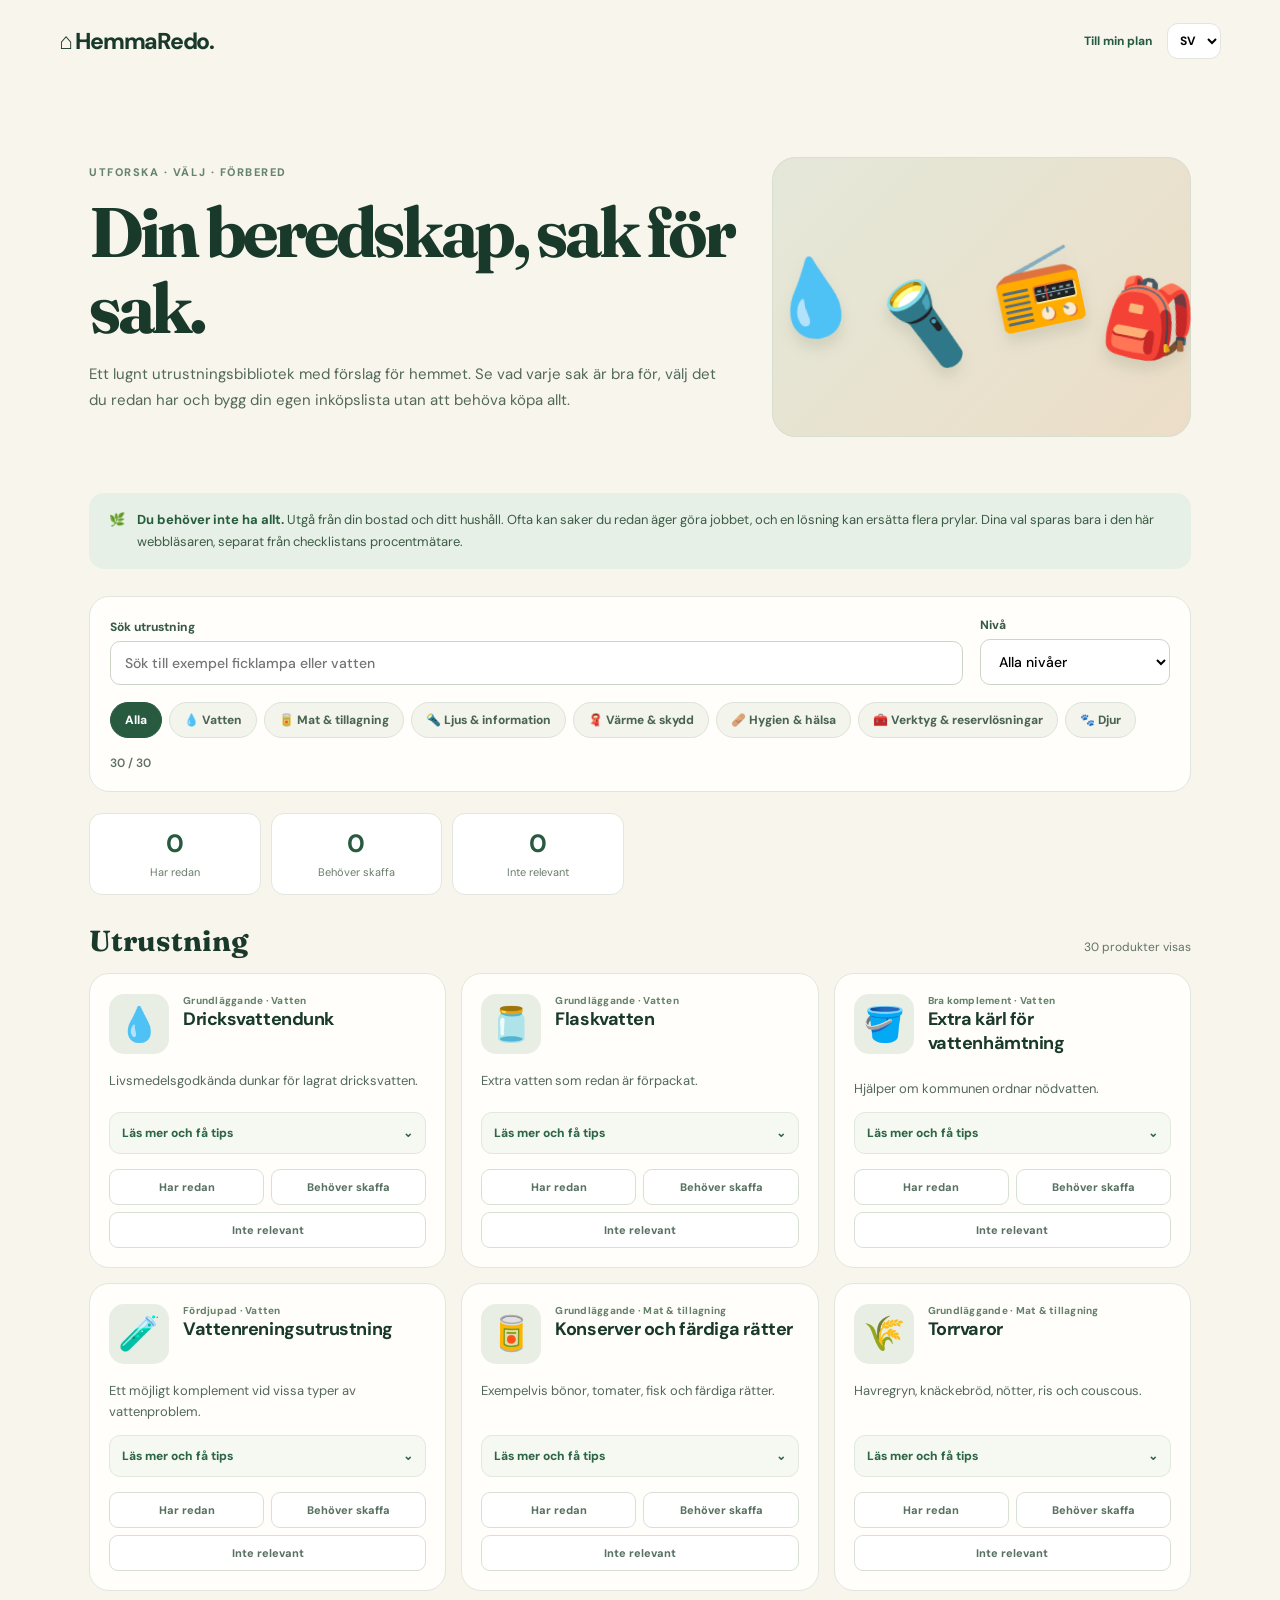
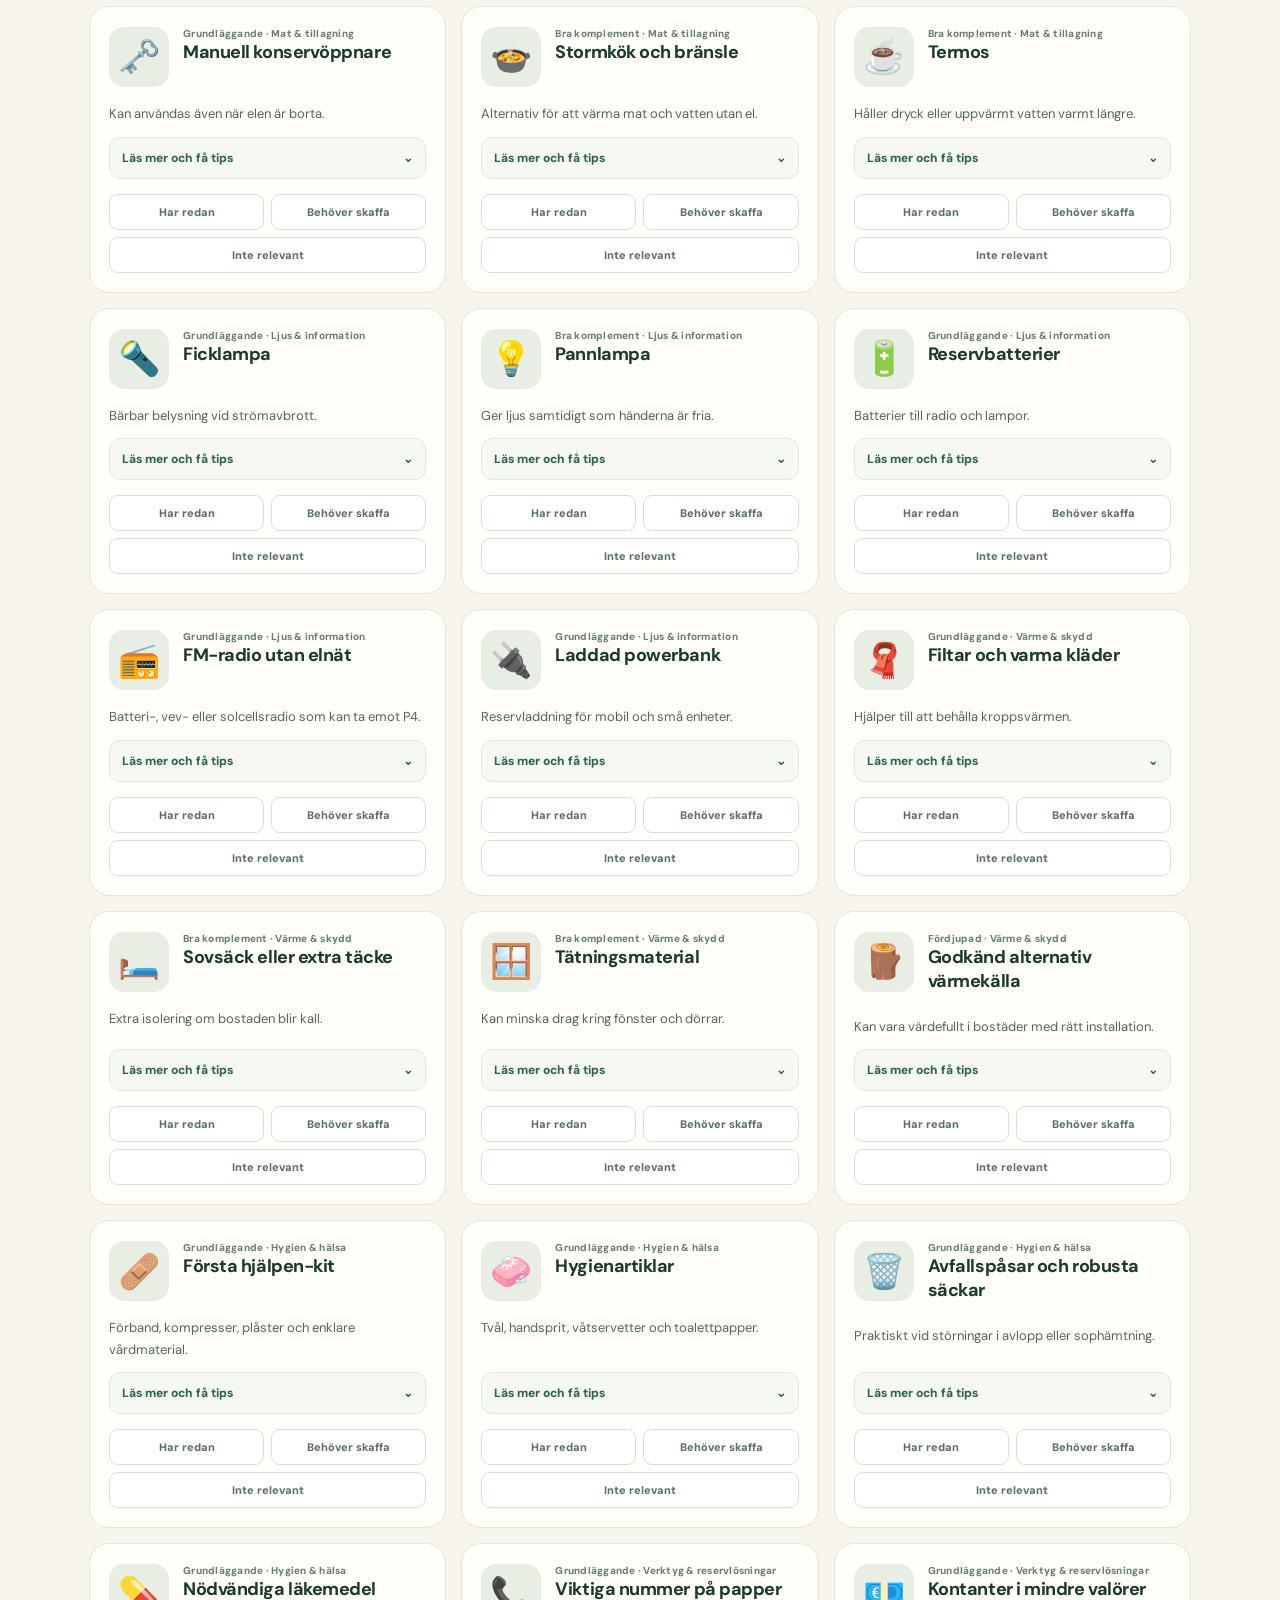
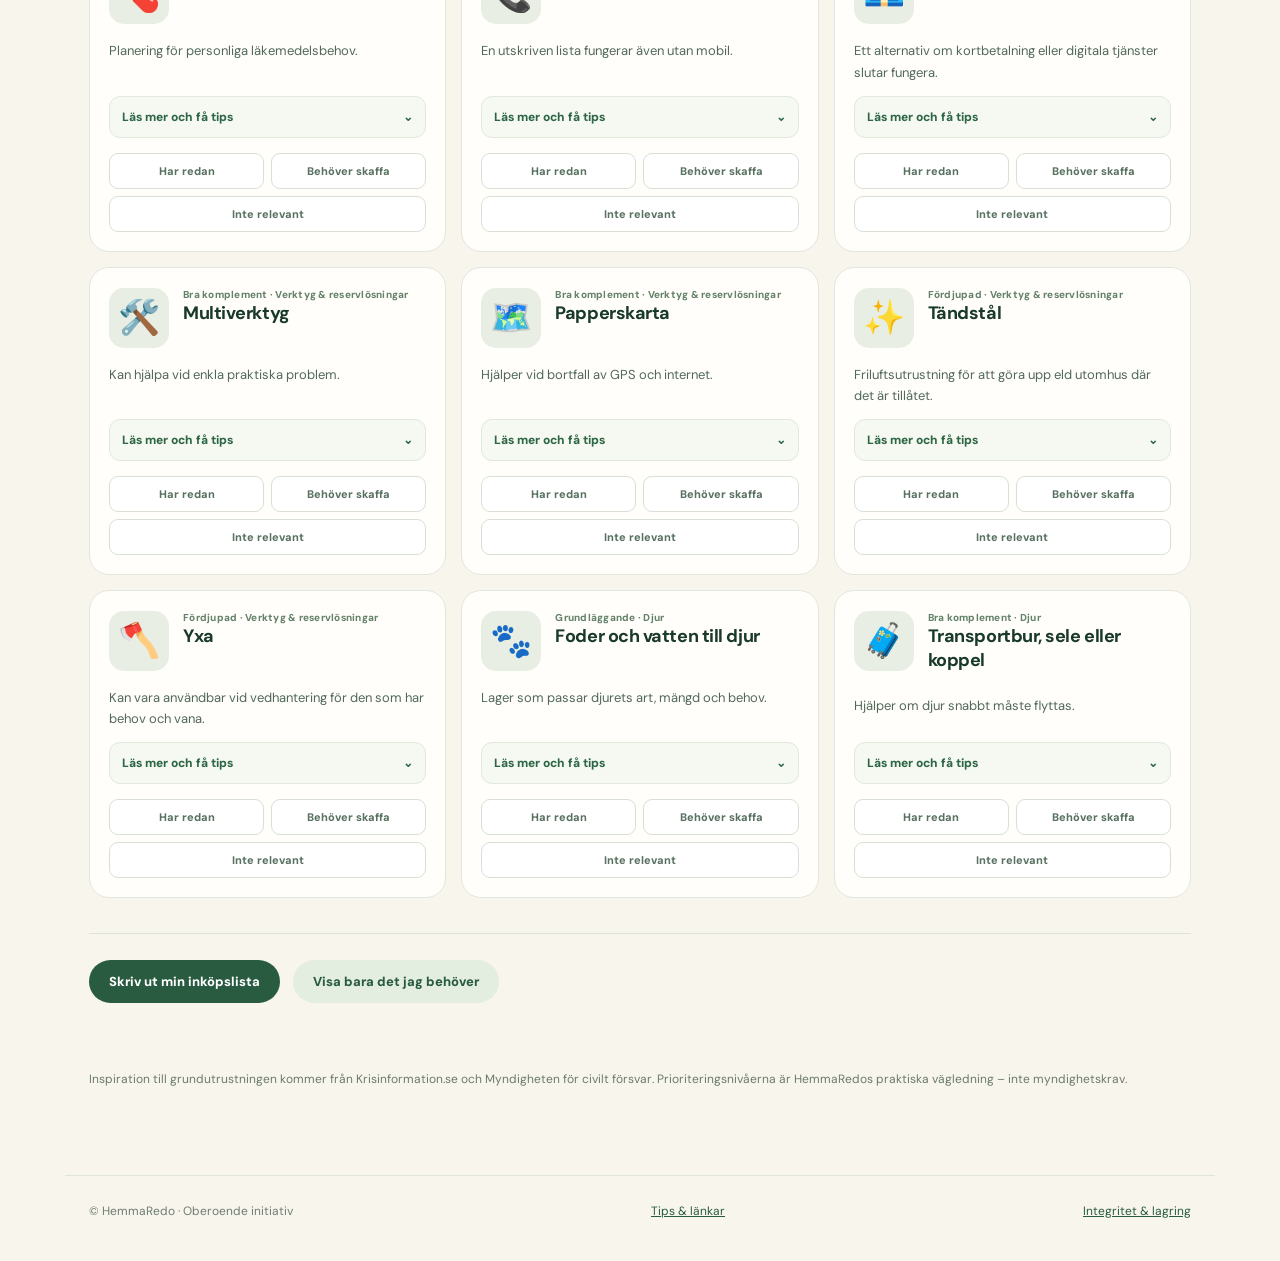
==== equipment.html @ 8cd10b07 "feat: searchable equipment library with local have need skip tracking and printable shopping list" ====
<!doctype html>
<html lang="sv"><head><meta charset="utf-8"><meta name="viewport" content="width=device-width,initial-scale=1"><meta name="theme-color" content="#f8f5ed"><meta name="description" content="Utforska utrustning för hemberedskap. Se exempel, alternativ och skapa en egen prioriteringslista."><title>Utrustningsbibliotek – HemmaRedo</title><link rel="icon" href="assets/icon-192.png"><link rel="preconnect" href="https://fonts.googleapis.com"><link rel="preconnect" href="https://fonts.gstatic.com" crossorigin><link href="https://fonts.googleapis.com/css2?family=DM+Sans:wght@400;500;600;700;800&family=Fraunces:wght@600;700&display=swap" rel="stylesheet">
<style>
:root{--ink:#19392b;--green:#245b40;--cream:#f8f5ed;--muted:#617366;--border:#e1e7de;--card:#fffefa}
*{box-sizing:border-box}html{scroll-behavior:smooth}body{margin:0;background:var(--cream);font-family:'DM Sans',sans-serif;color:var(--ink)}button,input,select{font:inherit}button{cursor:pointer}a{color:inherit}button:focus-visible,a:focus-visible,input:focus-visible,select:focus-visible,summary:focus-visible{outline:3px solid #d09863;outline-offset:3px}.header{max-width:1210px;margin:auto;display:flex;justify-content:space-between;align-items:center;gap:16px;padding:23px 24px}.brand{text-decoration:none;font-size:23px;font-weight:800;letter-spacing:-.055em;white-space:nowrap}.nav-actions{display:flex;align-items:center;gap:15px}.back{text-decoration:none;font-size:12px;font-weight:750;color:var(--green)}.language{border-radius:11px;border:1px solid var(--border);background:white;padding:8px;font-size:12px;font-weight:700}.hero{max-width:1150px;margin:auto;padding:58px 24px 40px;display:grid;grid-template-columns:1fr;gap:28px}.eyebrow{font-size:11px;letter-spacing:.14em;color:#65836d;font-weight:800;text-transform:uppercase}.hero h1{font:700 clamp(40px,8vw,70px)/1.08 Fraunces,Georgia,serif;letter-spacing:-.055em;margin:16px 0 15px}.hero p{line-height:1.73;color:#526959;font-size:15px;max-width:630px}.hero-art{background:linear-gradient(135deg,#e4e8d9,#ecddc7);border-radius:24px;min-height:190px;display:flex;align-items:center;justify-content:center;gap:18px;overflow:hidden;box-shadow:inset 0 0 0 1px #d9dfcf}.hero-art span{font-size:clamp(44px,8vw,75px);filter:drop-shadow(0 10px 7px #3b543421);transform:rotate(-7deg)}.hero-art span:nth-child(2){transform:translateY(25px) rotate(9deg)}.hero-art span:nth-child(3){transform:translateY(-12px) rotate(-12deg)}.hero-art span:nth-child(4){transform:translateY(22px) rotate(10deg)}.shell{max-width:1150px;margin:auto;padding:0 24px 85px}.tip-banner{display:flex;gap:12px;align-items:flex-start;background:#e7f0e6;border-radius:15px;padding:16px 20px;font-size:13px;line-height:1.7;color:#3c5b46}.tip-banner strong{color:#245c3c}.filters{margin:27px 0 21px;background:var(--card);border:1px solid var(--border);border-radius:20px;padding:20px;display:grid;gap:17px}.filters label{display:grid;gap:6px;font-size:12px;font-weight:800;color:#385a46}.filters input,.filters select{background:white;border:1px solid #cbd6c8;border-radius:10px;padding:12px 14px;min-width:0;width:100%;font-weight:500;font-size:14px}.search-wrap{position:relative}.filters .filter-summary{color:var(--muted);font-size:12px;font-weight:600}.pills{display:flex;flex-wrap:wrap;gap:7px}.pill{padding:9px 14px;background:#f3f5ed;border:1px solid #dce3d8;color:#4b6451;border-radius:99px;font-size:12px;font-weight:800}.pill[aria-pressed="true"]{background:#285a40;border-color:#285a40;color:white}.status-summary{display:grid;grid-template-columns:repeat(3,minmax(0,1fr));gap:10px;margin-bottom:28px}.metric{background:white;border:1px solid var(--border);border-radius:13px;padding:13px 9px;text-align:center}.metric b{display:block;font-size:25px;color:#285a40}.metric span{font-size:11px;color:#6b7c6c}.result-title{margin:10px 0 15px;display:flex;justify-content:space-between;gap:12px;align-items:baseline}.result-title h2{font:700 29px Fraunces,Georgia,serif;margin:0}.result-title small{font-size:12px;color:var(--muted)}.grid{display:grid;gap:15px;grid-template-columns:1fr}.item{background:var(--card);border:1px solid var(--border);border-radius:20px;overflow:hidden;display:flex;flex-direction:column;min-width:0}.item-top{display:flex;align-items:flex-start;gap:14px;padding:20px 19px 8px}.item-art{flex:none;width:60px;height:60px;display:grid;place-items:center;font-size:34px;border-radius:15px;background:#e8eee3}.item-titles{min-width:0}.item h3{font-size:18px;letter-spacing:-.025em;margin:0 0 7px}.meta{font-size:10px;font-weight:800;letter-spacing:.025em;color:#64816a}.item-summary{font-size:13px;line-height:1.66;color:#52685a;padding:0 19px;flex:1;margin:8px 0 12px}.item details{margin:0 19px 15px;border:1px solid #e0e9dc;border-radius:11px;background:#f6f8f2;overflow:hidden}.item summary{list-style:none;padding:12px;font-size:12px;font-weight:800;cursor:pointer;color:#2c6645}.item summary::-webkit-details-marker{display:none}.item summary:after{content:'⌄';float:right}.item details[open] summary:after{content:'⌃'}.item .detail-body{padding:0 13px 12px;font-size:12px;color:#45624b;line-height:1.7}.item .detail-body strong{color:#244c37}.item-buttons{display:grid;grid-template-columns:1fr 1fr;gap:7px;padding:0 19px 19px}.status-btn{border:1px solid #d8e0d5;background:white;border-radius:9px;padding:10px 7px;font-size:11px;font-weight:800;color:#587161}.status-btn[data-status="have"]{grid-column:1}.status-btn[data-status="need"]{grid-column:2}.status-btn[data-status="skip"]{grid-column:1 / -1}.status-btn[aria-pressed="true"][data-status="have"]{background:#dcefe1;border-color:#8aba9b;color:#225b36}.status-btn[aria-pressed="true"][data-status="need"]{background:#f8eacb;border-color:#dcb979;color:#725323}.status-btn[aria-pressed="true"][data-status="skip"]{background:#e6e9e6;border-color:#bbc4bb;color:#546154}.empty{padding:30px;text-align:center;border-radius:16px;background:white;color:#647566}.kit-actions{margin:35px 0 0;border-top:1px solid #dce3d8;padding-top:26px;display:flex;flex-wrap:wrap;align-items:center;gap:13px}.action{border:0;border-radius:100px;background:#285b40;color:white;padding:13px 20px;font-weight:800;font-size:13px}.action.secondary{background:#e3ede0;color:#285b40}.kit-actions p{font-size:12px;color:#6b7a6e;line-height:1.5;flex-basis:100%}.sources{margin-top:30px;font-size:12px;color:#697b6b;line-height:1.65}.sources a{color:#245d40}.site-footer{border-top:1px solid #e0e5dc;max-width:1150px;margin:auto;padding:27px 24px 42px;display:flex;gap:15px;justify-content:space-between;flex-wrap:wrap;font-size:12px;color:#6e7d71}.site-footer a{color:#285c41}.print-header{display:none}
@media(min-width:680px){.hero{grid-template-columns:1fr 38%;align-items:center;padding-top:75px;padding-bottom:56px}.hero-art{min-height:235px}.filters{grid-template-columns:1fr 190px;align-items:end}.filters .filter-categories{grid-column:1/-1}.grid{grid-template-columns:repeat(2,minmax(0,1fr))}.status-summary{max-width:535px}}
@media(min-width:1030px){.grid{grid-template-columns:repeat(3,minmax(0,1fr))}.hero-art{min-height:280px}}
@page{size:A4 portrait;margin:13mm}
@media print{body{background:#fff;color:#111}.header,.hero,.filters,.tip-banner,.status-summary,.item-buttons,.item details,.kit-actions,.site-footer,.sources,.result-title{display:none!important}.shell{padding:0!important;max-width:none}.grid{display:block}.item{break-inside:avoid;border:0;border-bottom:1px solid #ccc;border-radius:0;display:block;padding:7px 0}.item:not(.print-needed){display:none}.item-top{padding:0}.item-art{font-size:18px;width:30px;height:26px;background:transparent}.item h3{font-size:13px;margin-bottom:0}.item-summary{padding:0 0 0 44px;margin:0;font-size:11px}.meta{font-size:9px}.print-header{display:block;font:700 25px Fraunces,Georgia,serif;margin:0 0 17px}.print-header small{display:block;font:400 11px 'DM Sans',sans-serif;margin-top:8px;color:#555}}
</style></head><body>
<header class="header"><a class="brand" href="./#home">⌂ HemmaRedo.</a><div class="nav-actions"><a class="back" href="./#plan" id="back-link">← Till min plan</a><select class="language" id="language" aria-label="Språk"><option value="sv">SV</option><option value="en">EN</option></select></div></header>
<section class="hero"><div><div class="eyebrow" id="eyebrow"></div><h1 id="title"></h1><p id="intro"></p></div><div class="hero-art" aria-hidden="true"><span>💧</span><span>🔦</span><span>📻</span><span>🎒</span></div></section>
<main class="shell">
<div class="tip-banner"><span aria-hidden="true">🌿</span><div id="tip"></div></div>
<div class="filters"><label><span id="search-label"></span><input type="search" id="search" autocomplete="off" placeholder=""></label><label><span id="tier-label"></span><select id="tier"></select></label><div class="filter-categories"><div class="pills" id="categories" role="group" aria-label="Kategorier"></div></div><div class="filter-summary" id="filter-summary"></div></div>
<div class="status-summary" id="summary"></div><div class="result-title"><h2 id="results-title"></h2><small id="result-count"></small></div><h2 class="print-header" id="print-header"></h2><div class="grid" id="items"></div>
<div class="kit-actions"><button class="action" id="print" type="button"></button><button class="action secondary" id="show-needs" type="button"></button><p id="print-help"></p></div>
<div class="sources" id="sources"></div>
</main><footer class="site-footer"><span>© HemmaRedo · Oberoende initiativ</span><a href="./#guides" id="guides-link"></a><a href="./#privacy" id="privacy-link"></a></footer>
<script>
(function(){
'use strict';
const STORE='hemmaredo_equipment_v1',LANG='hemmaredo_lang_v3';
const $=id=>document.getElementById(id);
const catalogs=[
['water','💧','Vatten','Water'],['food','🥫','Mat & tillagning','Food & cooking'],['light','🔦','Ljus & information','Light & information'],
['warm','🧣','Värme & skydd','Warmth & shelter'],['health','🩹','Hygien & hälsa','Hygiene & health'],['tools','🧰','Verktyg & reservlösningar','Tools & backups'],['pets','🐾','Djur','Pets']];
const raw=[
['water-jug','water',1,'💧','Dricksvattendunk','Drinking water containers','Livsmedelsgodkända dunkar för lagrat dricksvatten.','Food-safe containers for stored drinking water.','Förvara svalt och mörkt. HemmaRedos minnesregel: byt vatten vid midsommar och jul.','Keep cool and dark. HemmaRedo reminder: replace stored water at Midsummer and Christmas.'],
['water-bottled','water',1,'🫙','Flaskvatten','Bottled water','Extra vatten som redan är förpackat.','Extra water in sealed packaging.','Kontrollera förvaring, bäst före-datum och mängd för hela hushållet.','Check storage, dates and quantity for everyone.'],
['water-carry','water',2,'🪣','Extra kärl för vattenhämtning','Extra water carrying containers','Hjälper om kommunen ordnar nödvatten.','Useful when the municipality provides emergency water.','Välj kärl du kan bära när de är fyllda.','Choose containers you can carry when filled.'],
['water-filter','water',3,'🧪','Vattenreningsutrustning','Water treatment equipment','Ett möjligt komplement vid vissa typer av vattenproblem.','A possible complement for certain water issues.','Filter och kokning avlägsnar inte alla kemiska föroreningar. Följ myndighetsråd.','Filters and boiling do not remove every chemical contaminant. Follow official advice.'],
['food-cans','food',1,'🥫','Konserver och färdiga rätter','Canned and ready-to-eat food','Exempelvis bönor, tomater, fisk och färdiga rätter.','Beans, tomatoes, fish and ready-made meals.','Välj sådant ni gillar och kan äta även utan uppvärmning.','Choose meals your household enjoys, including no-cook options.'],
['food-dry','food',1,'🌾','Torrvaror','Dry goods','Havregryn, knäckebröd, nötter, ris och couscous.','Oats, crispbread, nuts, rice and couscous.','Tänk på att vissa torrvaror kräver vatten och kokning.','Some dry goods require water and cooking.'],
['food-opener','food',1,'🗝️','Manuell konservöppnare','Manual can opener','Kan användas även när elen är borta.','Works without electricity.','Kontrollera att den fungerar på era konservburkar.','Check that it works with your cans.'],
['food-stove','food',2,'🍲','Stormkök och bränsle','Camping stove and fuel','Alternativ för att värma mat och vatten utan el.','Alternative for heating food and water without electricity.','Använd friluftskök utomhus enligt tillverkarens instruktioner. Aldrig grill inomhus.','Use outdoor stoves outside as directed. Never use a grill indoors.'],
['food-thermos','food',2,'☕','Termos','Thermos flask','Håller dryck eller uppvärmt vatten varmt längre.','Keeps drinks and heated water warm longer.','Kan minska behovet av att värma vatten upprepade gånger.','May reduce the need to heat water repeatedly.'],
['light-torch','light',1,'🔦','Ficklampa','Flashlight','Bärbar belysning vid strömavbrott.','Portable lighting during a power outage.','Testa då och då och ha den nära till hands.','Test it regularly and keep it accessible.'],
['light-headlamp','light',2,'💡','Pannlampa','Headlamp','Ger ljus samtidigt som händerna är fria.','Hands-free lighting.','Praktisk vid matlagning, reparationer och nattliga avbrott.','Useful when cooking, repairing or moving at night.'],
['light-batteries','light',1,'🔋','Reservbatterier','Spare batteries','Batterier till radio och lampor.','Batteries for radios and lights.','Kontrollera storlek, hållbarhet och förvaring.','Check sizes, dates and storage.'],
['light-radio','light',1,'📻','FM-radio utan elnät','Off-grid FM radio','Batteri-, vev- eller solcellsradio som kan ta emot P4.','Battery, crank or solar FM radio for receiving P4.','Testa mottagningen av din lokala P4-kanal.','Test reception of your local P4 station.'],
['light-bank','light',1,'🔌','Laddad powerbank','Charged power bank','Reservladdning för mobil och små enheter.','Backup power for phones and small devices.','Lägg med rätt kabel och se över laddningen regelbundet.','Keep the correct cable with it and recharge regularly.'],
['warm-blankets','warm',1,'🧣','Filtar och varma kläder','Blankets and warm clothing','Hjälper till att behålla kroppsvärmen.','Help retain body warmth.','Samla gärna familjen i ett rum vid längre värmeavbrott.','Consider gathering everyone in one room during long heating outages.'],
['warm-bag','warm',2,'🛏️','Sovsäck eller extra täcke','Sleeping bag or extra duvet','Extra isolering om bostaden blir kall.','Extra insulation if the home gets cold.','Välj utifrån årstid och hushållets behov.','Choose for the season and household needs.'],
['warm-seal','warm',2,'🪟','Tätningsmaterial','Draft-proofing supplies','Kan minska drag kring fönster och dörrar.','Can reduce drafts around windows and doors.','Blockera inte nödvändig ventilation eller utrymningsvägar.','Do not obstruct ventilation or escape routes.'],
['warm-fireplace','warm',3,'🪵','Godkänd alternativ värmekälla','Approved alternative heater','Kan vara värdefullt i bostäder med rätt installation.','Can help in homes with suitable installations.','Använd endast godkänd utrustning enligt instruktion. Brand- och kolmonoxidrisk.','Use approved equipment as directed. Fire and carbon monoxide risks.'],
['health-firstaid','health',1,'🩹','Första hjälpen-kit','First-aid kit','Förband, kompresser, plåster och enklare vårdmaterial.','Bandages, dressings, plasters and basic care supplies.','Lär dig använda innehållet och se över bäst före.','Learn to use the contents and check expiry dates.'],
['health-hygiene','health',1,'🧼','Hygienartiklar','Hygiene supplies','Tvål, handsprit, våtservetter och toalettpapper.','Soap, hand sanitiser, wipes and toilet paper.','Planera även för mensskydd, blöjor och individuella behov.','Include menstrual products, nappies and individual needs.'],
['health-bags','health',1,'🗑️','Avfallspåsar och robusta säckar','Rubbish bags and strong sacks','Praktiskt vid störningar i avlopp eller sophämtning.','Useful during sewage or waste collection disruptions.','Följ kommunens instruktioner för hygien och hantering.','Follow municipal hygiene and disposal instructions.'],
['health-medicine','health',1,'💊','Nödvändiga läkemedel','Essential medicines','Planering för personliga läkemedelsbehov.','Plan for essential personal medicines.','Följ råd från vård och apotek. Ingen behöver registrera medicinska uppgifter här.','Follow medical and pharmacy advice. No medical details need to be entered here.'],
['tools-contacts','tools',1,'📞','Viktiga nummer på papper','Important contacts on paper','En utskriven lista fungerar även utan mobil.','A printed list works without a mobile phone.','Skapa en telefonlista i HemmaRedo och förvara på ett känt ställe.','Print a HemmaRedo contact sheet and keep it accessible.'],
['tools-cash','tools',1,'💶','Kontanter i mindre valörer','Cash in small denominations','Ett alternativ om kortbetalning eller digitala tjänster slutar fungera.','An option if card payments or online services fail.','Utgå från hushållets behov och förvara säkert.','Base the amount on household needs and store securely.'],
['tools-multitool','tools',2,'🛠️','Multiverktyg','Multi-tool','Kan hjälpa vid enkla praktiska problem.','Useful for straightforward repairs and tasks.','En vanlig verktygslåda kan ofta fylla samma funktion.','A basic toolbox may serve the same purpose.'],
['tools-map','tools',2,'🗺️','Papperskarta','Paper map','Hjälper vid bortfall av GPS och internet.','Useful if GPS or internet is unavailable.','Markera mötesplatser och viktiga lokala adresser.','Mark meeting points and key local addresses.'],
['tools-firesteel','tools',3,'✨','Tändstål','Fire steel','Friluftsutrustning för att göra upp eld utomhus där det är tillåtet.','Outdoor gear for lighting fires where permitted.','Inte nödvändigt för de flesta hushåll. Eldningsförbud och brandsäkerhet gäller.','Not essential for most homes. Observe fire bans and safety rules.'],
['tools-axe','tools',3,'🪓','Yxa','Axe','Kan vara användbar vid vedhantering för den som har behov och vana.','Can be useful for experienced users handling firewood.','Inte grundutrustning för alla. Förvara barnsäkert och använd skydd.','Not essential for everyone. Store safely away from children and use protection.'],
['pets-food','pets',1,'🐾','Foder och vatten till djur','Pet food and water','Lager som passar djurets art, mängd och behov.','Supplies suited to each pet species and needs.','Räkna med extra vatten och eventuella läkemedel enligt veterinärens råd.','Account for extra water and any medicines according to veterinary advice.'],
['pets-transport','pets',2,'🧳','Transportbur, sele eller koppel','Carrier, harness or lead','Hjälper om djur snabbt måste flyttas.','Useful if pets need to be moved quickly.','Anpassa till art, storlek och temperament.','Choose according to species, size and temperament.']
];
const copy={
sv:{eyebrow:'UTFORSKA · VÄLJ · FÖRBERED',title:'Din beredskap, sak för sak.',intro:'Ett lugnt utrustningsbibliotek med förslag för hemmet. Se vad varje sak är bra för, välj det du redan har och bygg din egen inköpslista utan att behöva köpa allt.',tip:'<strong>Du behöver inte ha allt.</strong> Utgå från din bostad och ditt hushåll. Ofta kan saker du redan äger göra jobbet, och en lösning kan ersätta flera prylar.',search:'Sök utrustning',placeholder:'Sök till exempel ficklampa eller vatten',level:'Nivå',allLevels:'Alla nivåer',all:'Alla',levels:['Grundläggande','Bra komplement','Fördjupad'],categories:'Kategorier',have:'Har redan',need:'Behöver skaffa',skip:'Inte relevant',more:'Läs mer och få tips',tipLabel:'Tips',shown:'produkter visas',results:'Utrustning',summary:['Har redan','Behöver skaffa','Inte relevant'],print:'Skriv ut min inköpslista',showNeeds:'Visa bara det jag behöver',showAll:'Visa alla saker',printHelp:'Utskriften innehåller enbart saker du markerat som ”Behöver skaffa”. I utskriftsrutan kan du även spara som PDF.',source:'Inspiration till grundutrustningen kommer från Krisinformation.se och Myndigheten för civilt försvar. Prioriteringsnivåerna är HemmaRedos praktiska vägledning – inte myndighetskrav.',privacy:'Dina val sparas bara i den här webbläsaren, separat från checklistans procentmätare.',none:'Inga saker matchar filtret. Testa ett annat sökord eller ändra filtren.',listTitle:'Min inköpslista · HemmaRedo',listDesc:'Saker jag markerat som behöver skaffas',guides:'Tips & länkar',privacyLink:'Integritet & lagring',back:'Till min plan'},
en:{eyebrow:'EXPLORE · CHOOSE · PREPARE',title:'Prepare, one item at a time.',intro:'A calm equipment library with practical examples. See what each item does, mark what you already have and build a shopping list without having to buy everything.',tip:'<strong>You do not need everything.</strong> Start with your household and living situation. Things you already own can often do the job, and one solution can replace several products.',search:'Search equipment',placeholder:'Search for a flashlight or water',level:'Level',allLevels:'All levels',all:'All',levels:['Essential','Useful extra','Advanced'],categories:'Categories',have:'Already have',need:'Need to get',skip:'Not relevant',more:'Read more and get tips',tipLabel:'Tip',shown:'items shown',results:'Equipment',summary:['Already have','Need to get','Not relevant'],print:'Print my shopping list',showNeeds:'Show only what I need',showAll:'Show all items',printHelp:'Print includes only items marked “Need to get”. You can also save as PDF from the print dialog.',source:'The basics are inspired by advice from Krisinformation.se and the Swedish Civil Contingencies Agency. The levels are HemmaRedo guidance, not official requirements.',privacy:'Your choices are stored only in this browser, separately from your checklist progress.',none:'No items match. Try another search or filter.',listTitle:'My shopping list · HemmaRedo',listDesc:'Items I marked as needed',guides:'Advice & links',privacyLink:'Privacy & storage',back:'Back to my plan'}
};
let state={};
try{const parsed=JSON.parse(localStorage.getItem(STORE)||'{}');if(parsed&&typeof parsed==='object')for(const row of raw)if(['have','need','skip'].includes(parsed[row[0]]))state[row[0]]=parsed[row[0]];}catch(e){}
let lang='sv';try{lang=localStorage.getItem(LANG)==='en'?'en':'sv';}catch(e){}
let category='all',tier='all',term='',onlyNeeds=false;
const dictionary=()=>copy[lang],name=x=>lang==='sv'?x[4]:x[5],desc=x=>lang==='sv'?x[6]:x[7],tip=x=>lang==='sv'?x[8]:x[9];
function save(){try{localStorage.setItem(STORE,JSON.stringify(state));}catch(e){}}
function setStatic(){const t=dictionary();document.documentElement.lang=lang;document.title=(lang==='sv'?'Utrustningsbibliotek':'Equipment library')+' – HemmaRedo';$('language').value=lang;
['eyebrow','title','intro','search-label','tier-label','results-title','print','show-needs','print-help','guides-link','privacy-link','back-link'].forEach(id=>{
 const key={'search-label':'search','tier-label':'level','results-title':'results','guides-link':'guides','privacy-link':'privacyLink','back-link':'back','show-needs':onlyNeeds?'showAll':'showNeeds'}[id]||id;$(id).textContent=t[key];
});$('tip').innerHTML=t.tip+' <span class="privacy-note">'+t.privacy+'</span>';$('search').placeholder=t.placeholder;$('print-header').textContent=t.listTitle;
const opts=[['all',t.allLevels],['1',t.levels[0]],['2',t.levels[1]],['3',t.levels[2]]];$('tier').replaceChildren(...opts.map(([value,label])=>{const el=document.createElement('option');el.value=value;el.textContent=label;return el;}));$('tier').value=tier;
$('categories').replaceChildren(...[['all','',t.all,t.all],...catalogs].map(row=>{const b=document.createElement('button');b.type='button';b.className='pill';b.dataset.category=row[0];b.textContent=row[1]?row[1]+' '+(lang==='sv'?row[2]:row[3]):row[2];b.setAttribute('aria-pressed',String(row[0]===category));return b;}));$('sources').textContent=t.source;
}
function render(){
 const t=dictionary();const filtered=raw.filter(row=>{
 if(category!=='all'&&row[1]!==category)return false;
 if(tier!=='all'&&row[2]!==Number(tier))return false;
 if(onlyNeeds&&state[row[0]]!=='need')return false;
 const words=[row[4],row[5],row[6],row[7],row[8],row[9],catalogs.find(c=>c[0]===row[1])?.[2]||''].join(' ').toLocaleLowerCase();
 return !term||words.includes(term.toLocaleLowerCase());
 });$('items').textContent='';
 const fragment=document.createDocumentFragment();
 filtered.forEach(row=>{
 const item=document.createElement('article');item.className='item'+(state[row[0]]==='need'?' print-needed':'');
 const top=document.createElement('div');top.className='item-top';
 const art=document.createElement('span');art.className='item-art';art.textContent=row[3];art.setAttribute('aria-hidden','true');
 const titleWrap=document.createElement('div');titleWrap.className='item-titles';
 const h3=document.createElement('h3');h3.textContent=name(row);
 const meta=document.createElement('div');meta.className='meta';meta.textContent=t.levels[row[2]-1]+' · '+(lang==='sv'?catalogs.find(c=>c[0]===row[1])[2]:catalogs.find(c=>c[0]===row[1])[3]);
 titleWrap.append(meta,h3);top.append(art,titleWrap);
 const summary=document.createElement('p');summary.className='item-summary';summary.textContent=desc(row);
 const details=document.createElement('details');const sum=document.createElement('summary');sum.textContent=t.more;const body=document.createElement('div');body.className='detail-body';const strong=document.createElement('strong');strong.textContent=t.tipLabel+': ';body.append(strong,document.createTextNode(tip(row)));details.append(sum,body);
 const buttons=document.createElement('div');buttons.className='item-buttons';
 for(const value of ['have','need','skip']){const b=document.createElement('button');b.type='button';b.className='status-btn';b.dataset.status=value;b.dataset.id=row[0];b.textContent=t[value];b.setAttribute('aria-pressed',String(state[row[0]]===value));b.setAttribute('aria-label',name(row)+': '+t[value]);buttons.appendChild(b);}
 item.append(top,summary,details,buttons);fragment.appendChild(item);
 });$('items').append(fragment);
 if(!filtered.length){const empty=document.createElement('p');empty.className='empty';empty.textContent=t.none;$('items').appendChild(empty);}
 $('result-count').textContent=filtered.length+' '+t.shown;$('filter-summary').textContent=filtered.length+' / '+raw.length;
 $('summary').replaceChildren(...['have','need','skip'].map((value,i)=>{const el=document.createElement('div');el.className='metric';const b=document.createElement('b');b.textContent=Object.values(state).filter(x=>x===value).length;const span=document.createElement('span');span.textContent=t.summary[i];el.append(b,span);return el;}));
 $('show-needs').textContent=onlyNeeds?t.showAll:t.showNeeds;
 $('print').disabled=!raw.some(row=>state[row[0]]==='need');
}
$('items').addEventListener('click',e=>{const b=e.target.closest('button[data-status]');if(!b)return;const next=b.dataset.status,id=b.dataset.id;if(!raw.some(x=>x[0]===id))return;if(state[id]===next)delete state[id];else state[id]=next;save();render();});
$('categories').addEventListener('click',e=>{const b=e.target.closest('button[data-category]');if(!b)return;category=b.dataset.category;setStatic();render();});
$('search').addEventListener('input',e=>{term=e.target.value;render();});
$('tier').addEventListener('change',e=>{tier=e.target.value;render();});
$('language').addEventListener('change',e=>{lang=e.target.value==='en'?'en':'sv';try{localStorage.setItem(LANG,lang);}catch(e){}setStatic();render();});
$('show-needs').addEventListener('click',()=>{onlyNeeds=!onlyNeeds;render();});
$('print').addEventListener('click',()=>{
 // Print only needed items regardless of the active on-screen filters.
 const old={category,tier,term,onlyNeeds};
 category='all';tier='all';term='';onlyNeeds=true;render();
 const restore=()=>{category=old.category;tier=old.tier;term=old.term;onlyNeeds=old.onlyNeeds;render();window.removeEventListener('afterprint',restore);};
 window.addEventListener('afterprint',restore,{once:true});
 window.print();
 setTimeout(restore,1500);
});
setStatic();render();
})();
</script>
</body></html>
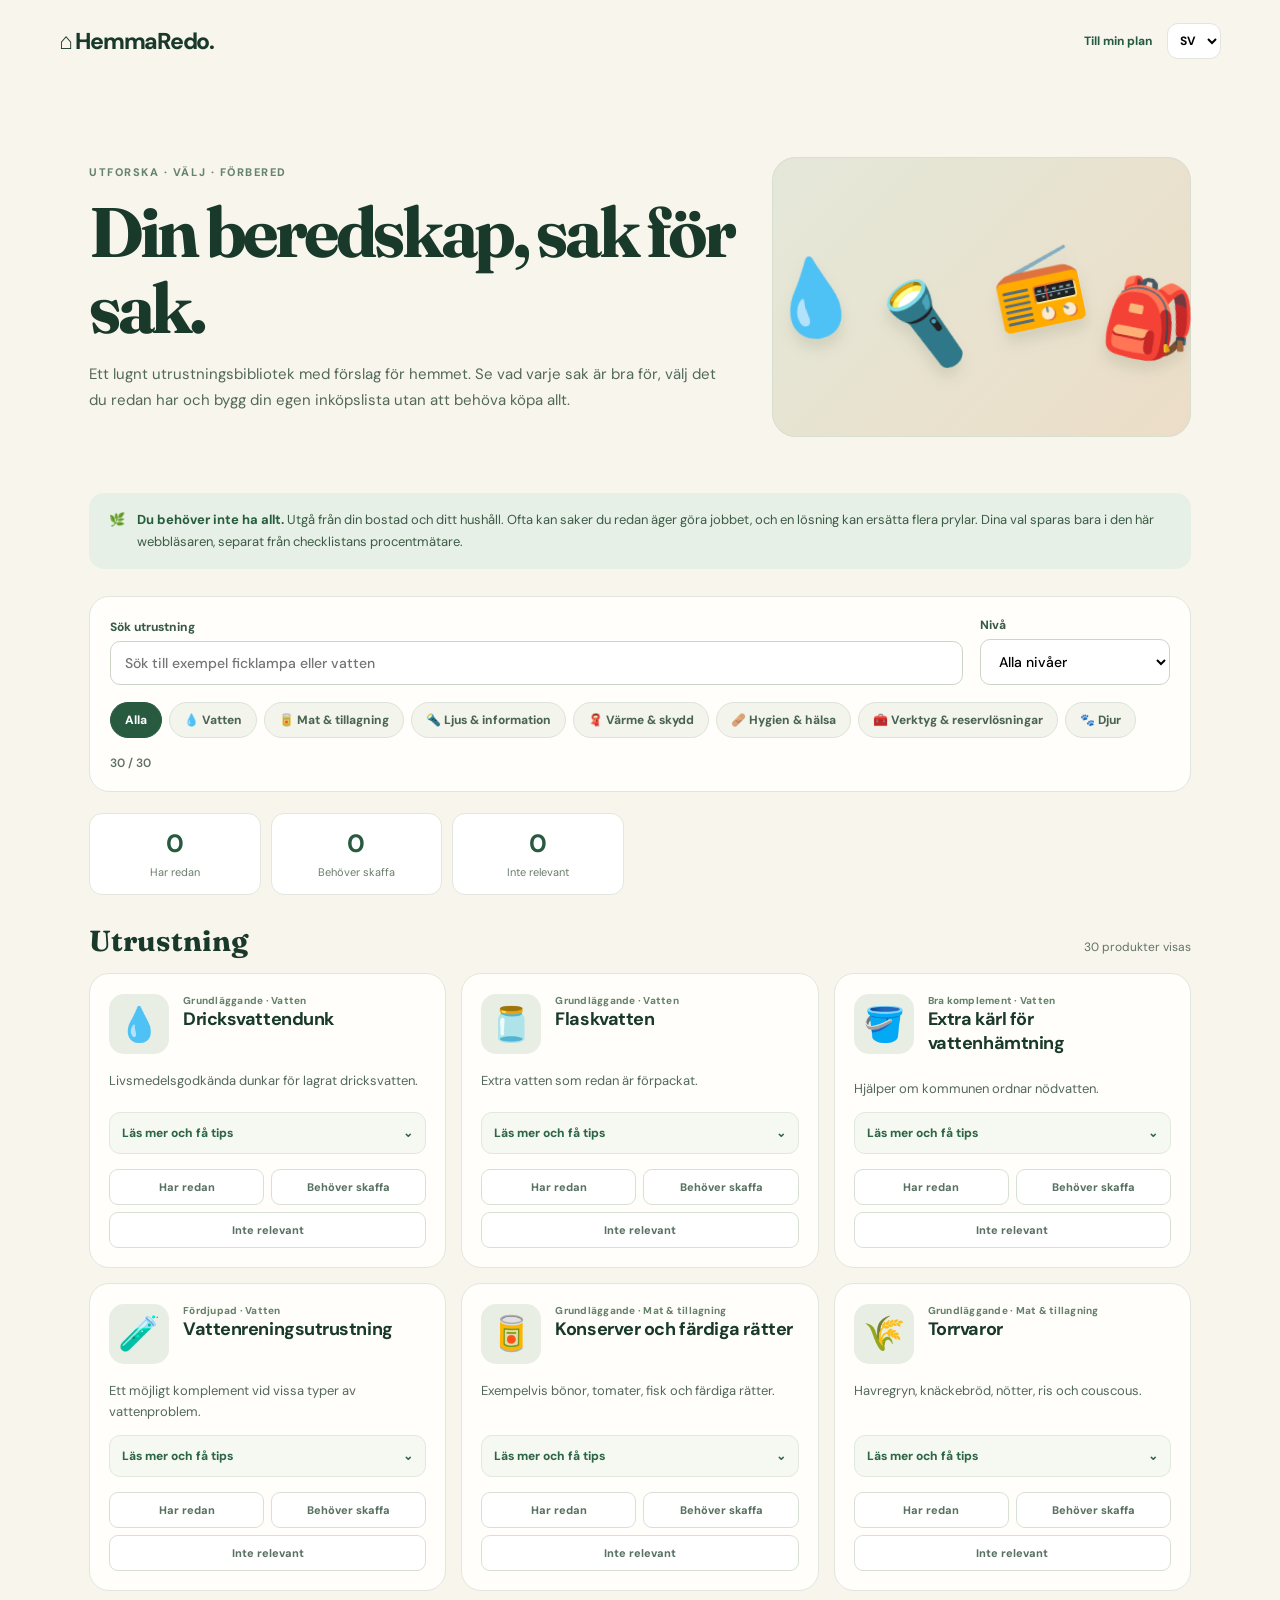
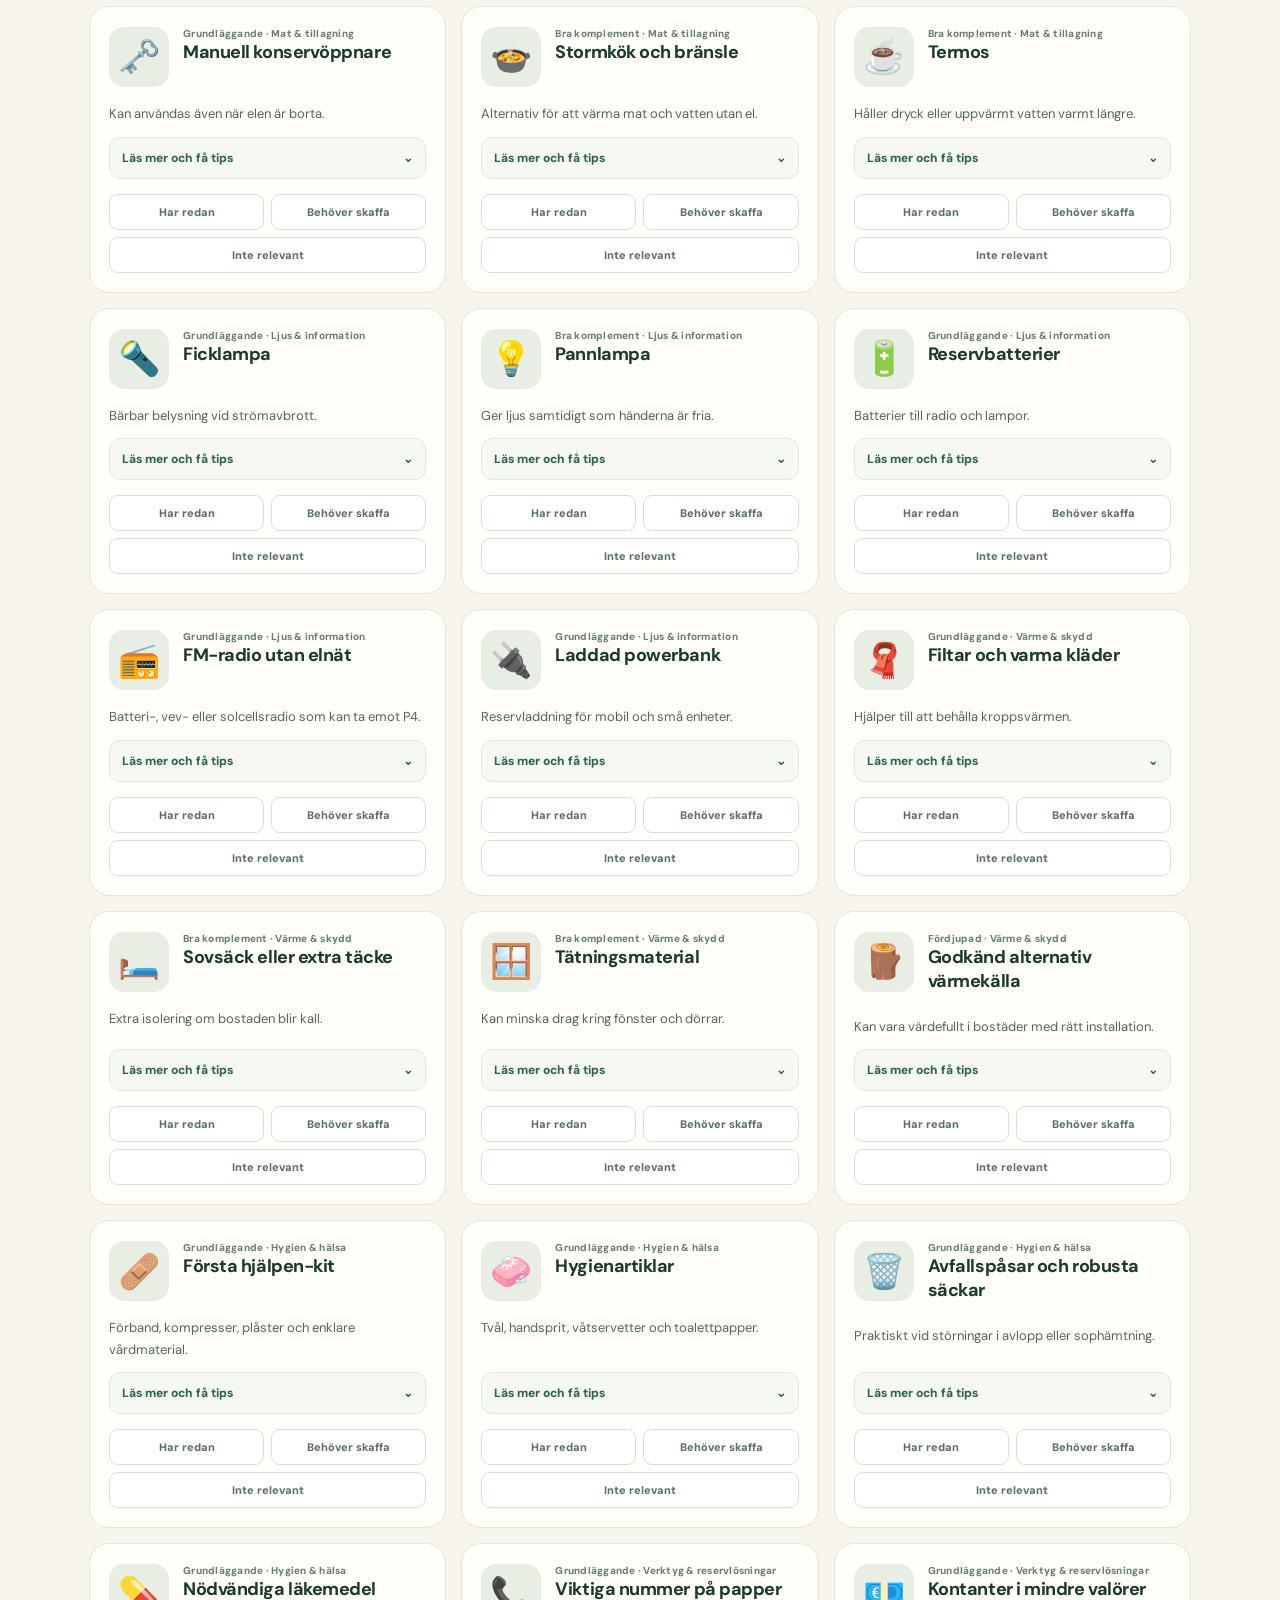
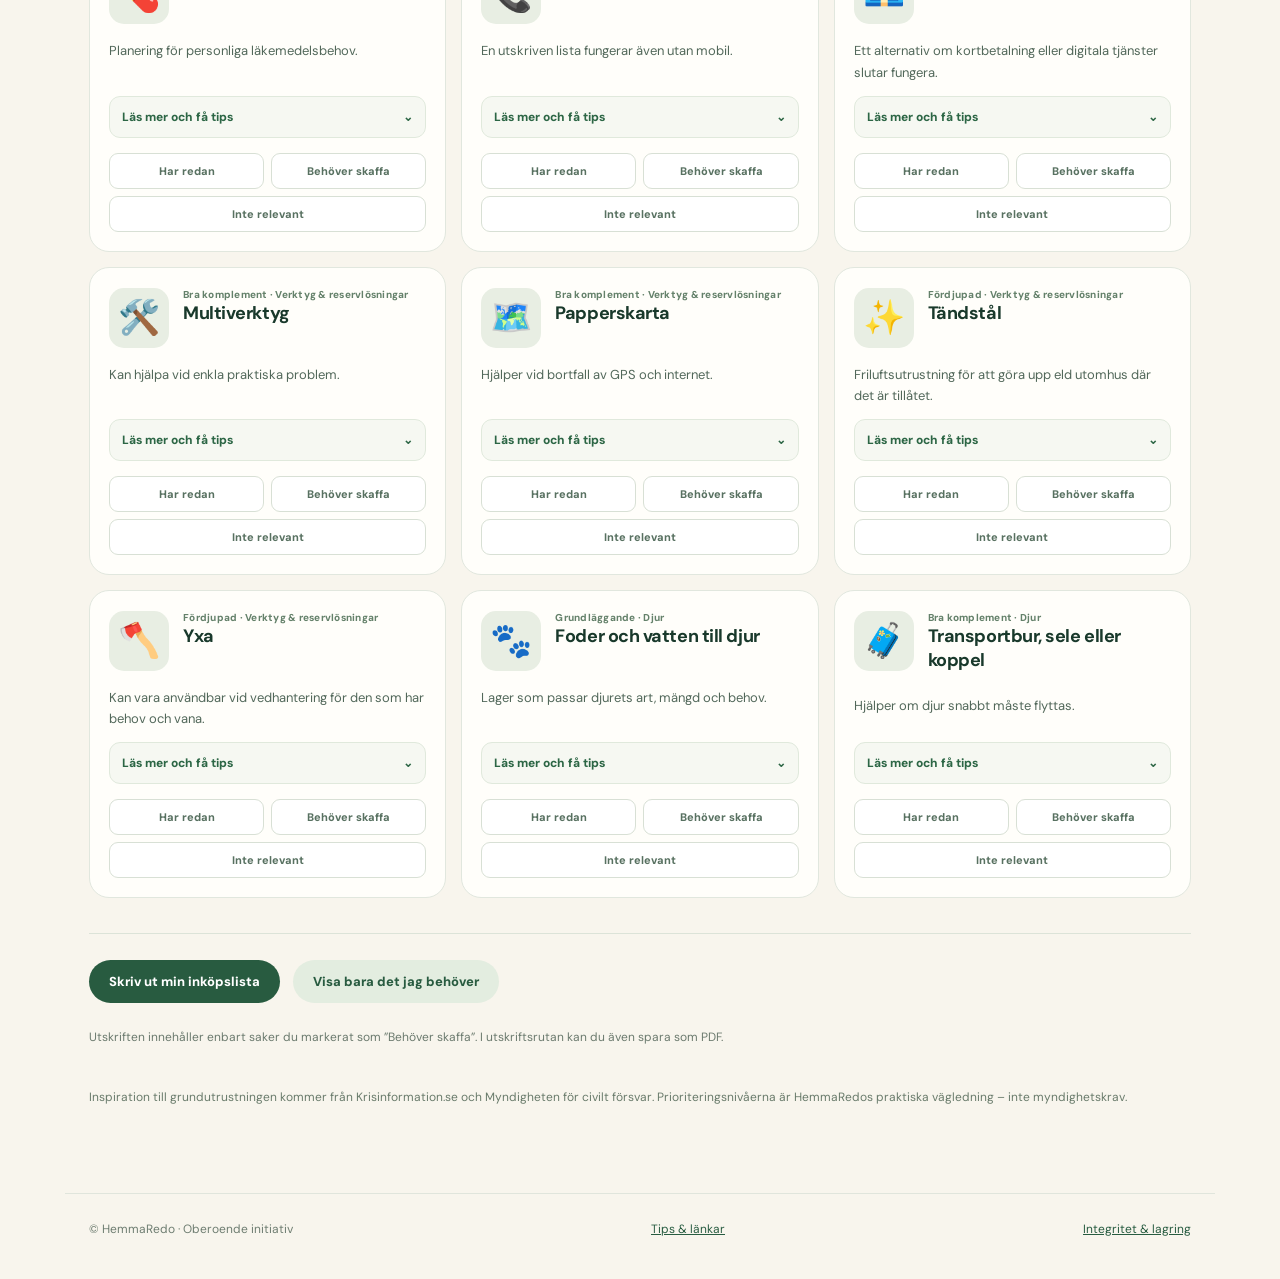
==== commit c9c79cab: "fix: show printable shopping-list guidance in library" ====
--- a/equipment.html
+++ b/equipment.html
@@ -69,7 +69,7 @@
 function save(){try{localStorage.setItem(STORE,JSON.stringify(state));}catch(e){}}
 function setStatic(){const t=dictionary();document.documentElement.lang=lang;document.title=(lang==='sv'?'Utrustningsbibliotek':'Equipment library')+' – HemmaRedo';$('language').value=lang;
 ['eyebrow','title','intro','search-label','tier-label','results-title','print','show-needs','print-help','guides-link','privacy-link','back-link'].forEach(id=>{
- const key={'search-label':'search','tier-label':'level','results-title':'results','guides-link':'guides','privacy-link':'privacyLink','back-link':'back','show-needs':onlyNeeds?'showAll':'showNeeds'}[id]||id;$(id).textContent=t[key];
+ const key={'search-label':'search','tier-label':'level','results-title':'results','guides-link':'guides','privacy-link':'privacyLink','back-link':'back','print-help':'printHelp','show-needs':onlyNeeds?'showAll':'showNeeds'}[id]||id;$(id).textContent=t[key];
 });$('tip').innerHTML=t.tip+' <span class="privacy-note">'+t.privacy+'</span>';$('search').placeholder=t.placeholder;$('print-header').textContent=t.listTitle;
 const opts=[['all',t.allLevels],['1',t.levels[0]],['2',t.levels[1]],['3',t.levels[2]]];$('tier').replaceChildren(...opts.map(([value,label])=>{const el=document.createElement('option');el.value=value;el.textContent=label;return el;}));$('tier').value=tier;
 $('categories').replaceChildren(...[['all','',t.all,t.all],...catalogs].map(row=>{const b=document.createElement('button');b.type='button';b.className='pill';b.dataset.category=row[0];b.textContent=row[1]?row[1]+' '+(lang==='sv'?row[2]:row[3]):row[2];b.setAttribute('aria-pressed',String(row[0]===category));return b;}));$('sources').textContent=t.source;
@@ -116,7 +116,7 @@
  const restore=()=>{category=old.category;tier=old.tier;term=old.term;onlyNeeds=old.onlyNeeds;render();window.removeEventListener('afterprint',restore);};
  window.addEventListener('afterprint',restore,{once:true});
  window.print();
- setTimeout(restore,1500);
+
 });
 setStatic();render();
 })();
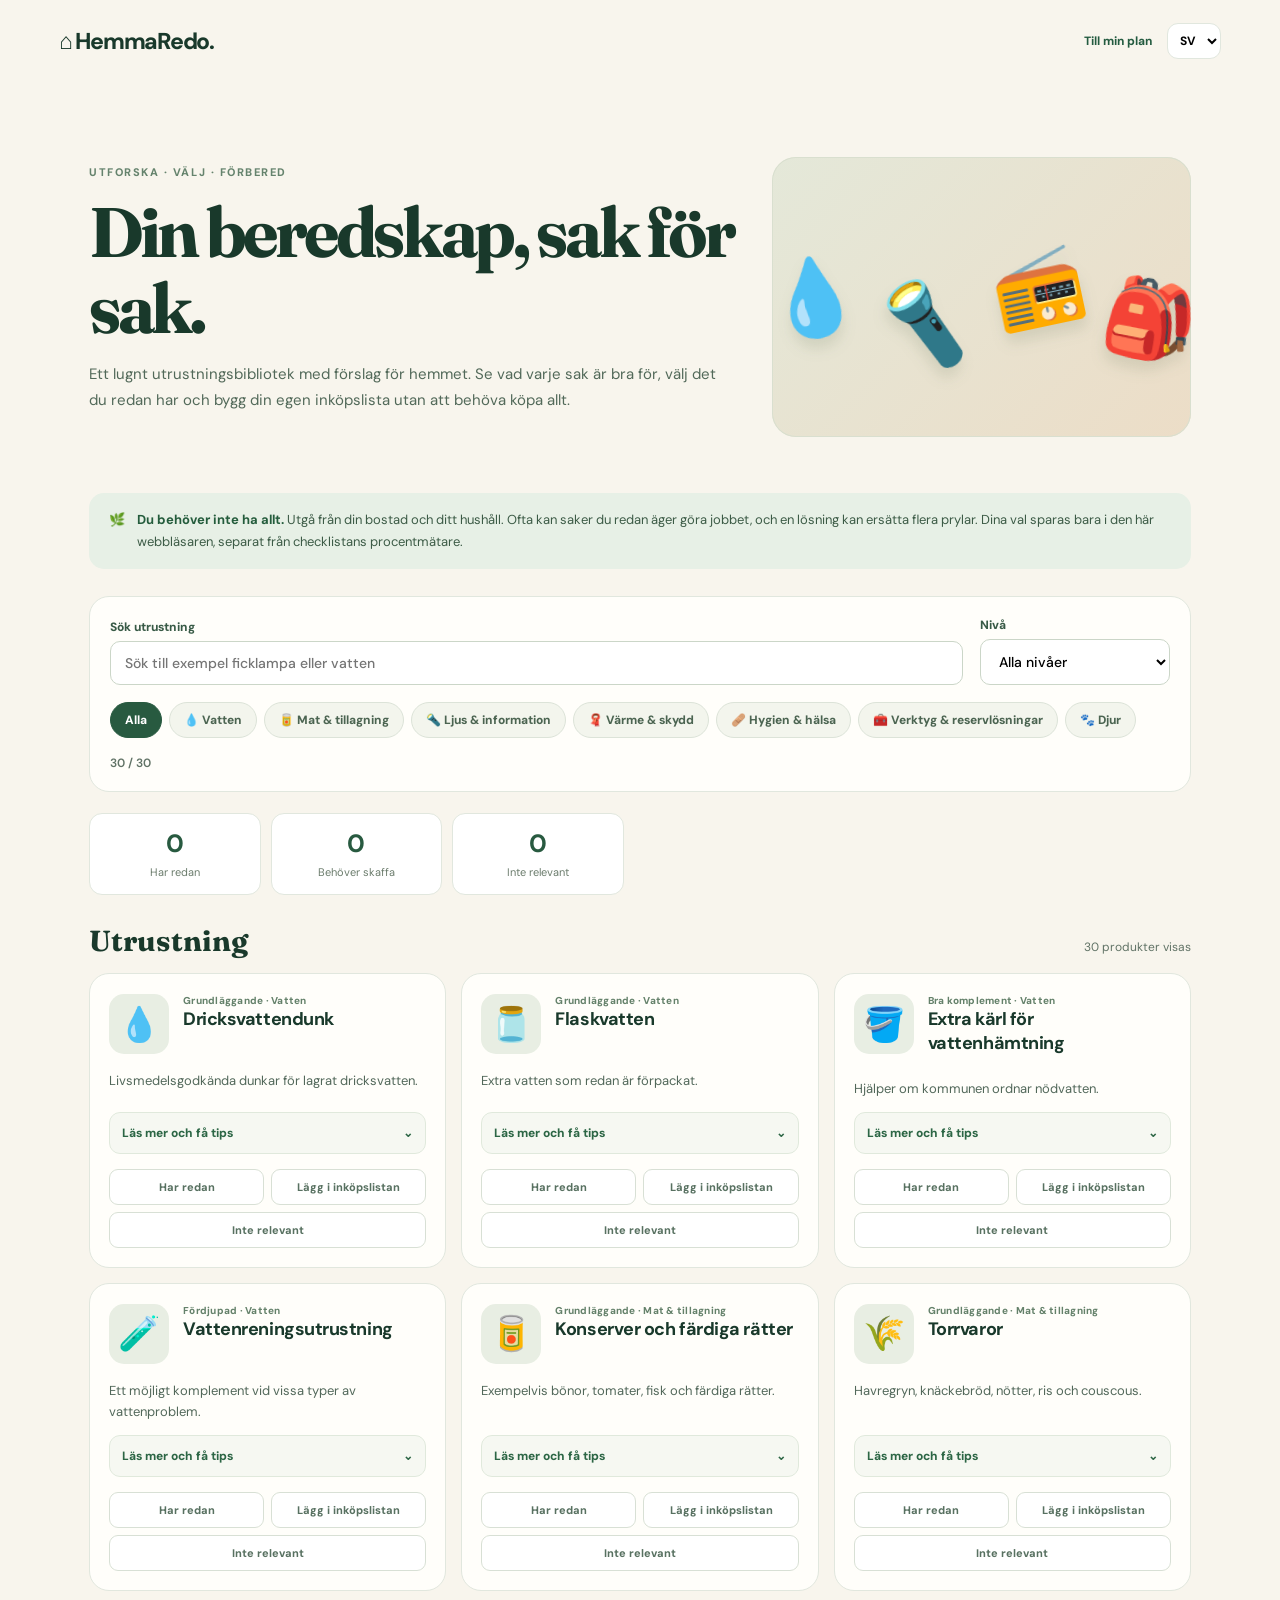
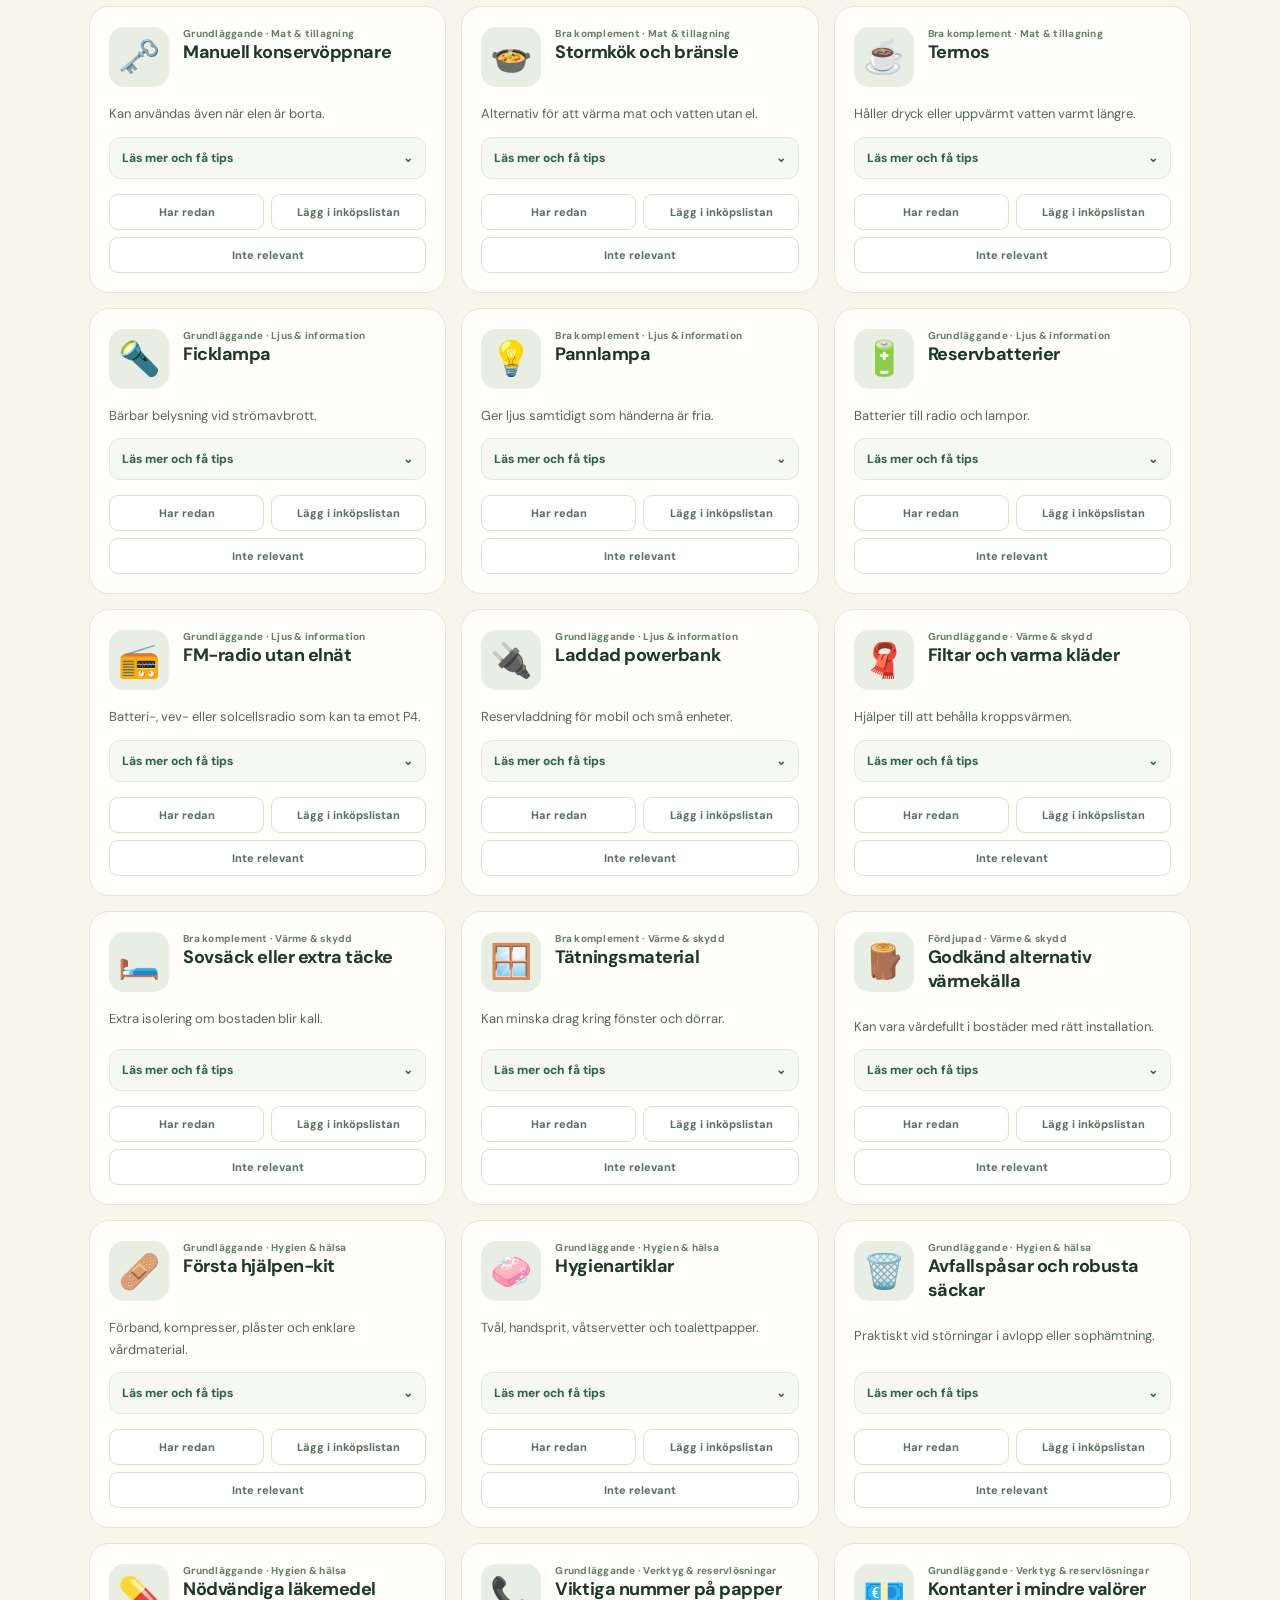
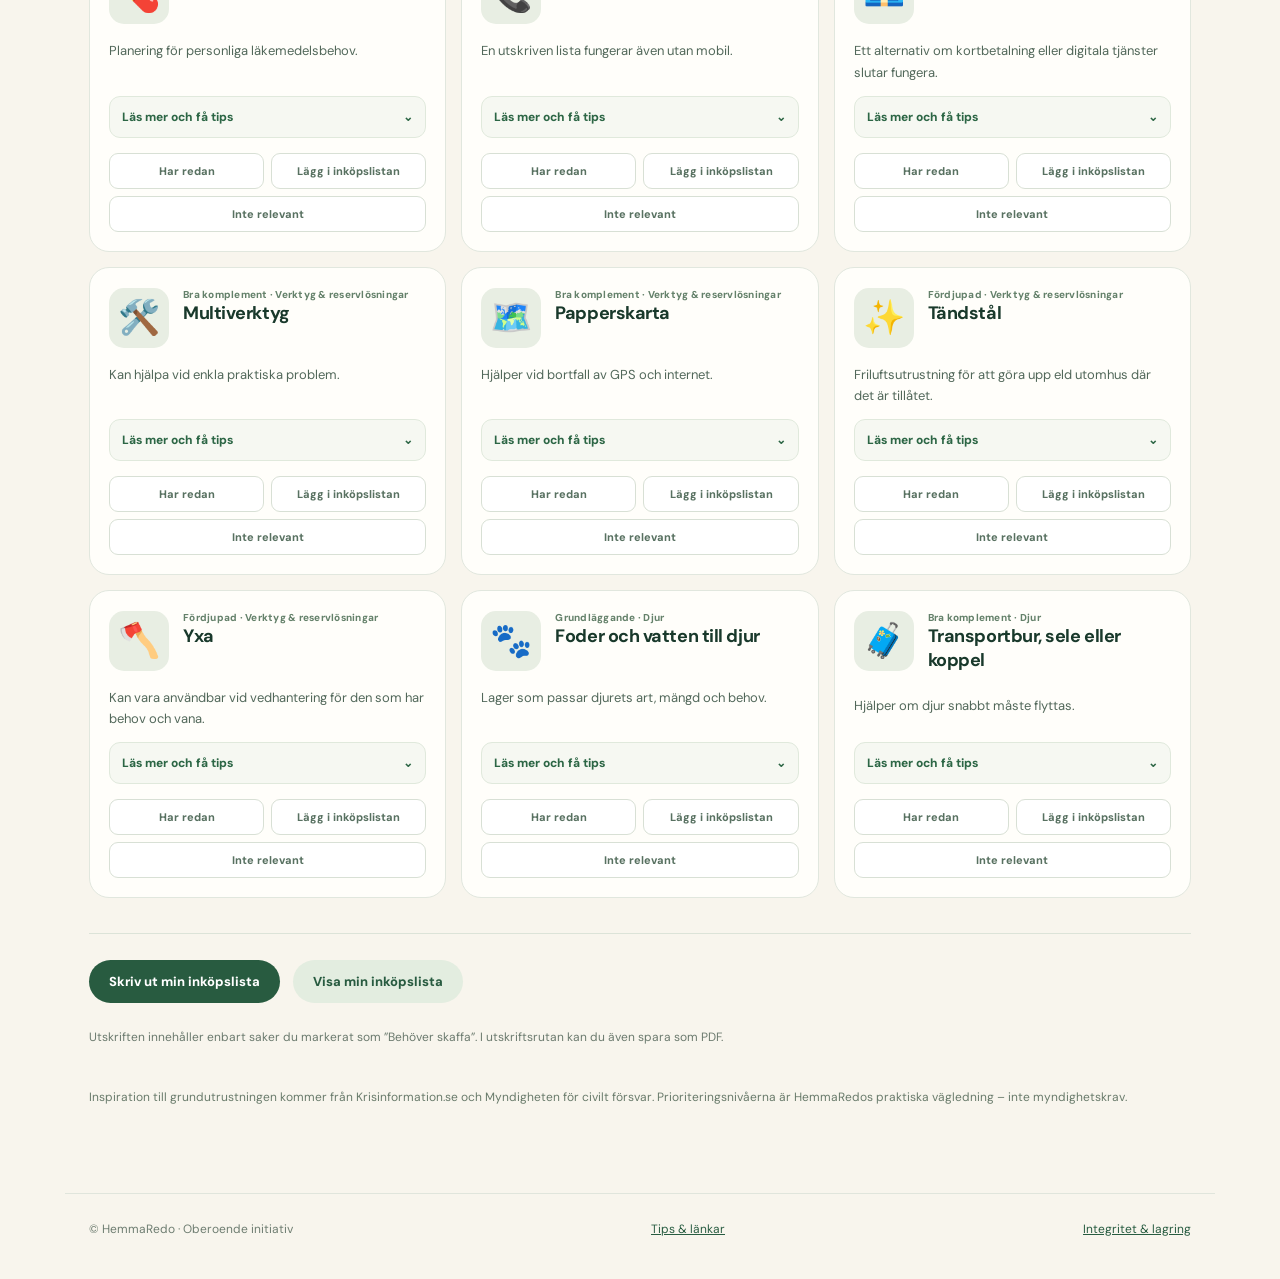
==== commit 73cf5558: "copy: use Add to shopping list label in standalone equipment catalog" ====
--- a/equipment.html
+++ b/equipment.html
@@ -58,8 +58,8 @@
 ['pets-transport','pets',2,'🧳','Transportbur, sele eller koppel','Carrier, harness or lead','Hjälper om djur snabbt måste flyttas.','Useful if pets need to be moved quickly.','Anpassa till art, storlek och temperament.','Choose according to species, size and temperament.']
 ];
 const copy={
-sv:{eyebrow:'UTFORSKA · VÄLJ · FÖRBERED',title:'Din beredskap, sak för sak.',intro:'Ett lugnt utrustningsbibliotek med förslag för hemmet. Se vad varje sak är bra för, välj det du redan har och bygg din egen inköpslista utan att behöva köpa allt.',tip:'<strong>Du behöver inte ha allt.</strong> Utgå från din bostad och ditt hushåll. Ofta kan saker du redan äger göra jobbet, och en lösning kan ersätta flera prylar.',search:'Sök utrustning',placeholder:'Sök till exempel ficklampa eller vatten',level:'Nivå',allLevels:'Alla nivåer',all:'Alla',levels:['Grundläggande','Bra komplement','Fördjupad'],categories:'Kategorier',have:'Har redan',need:'Behöver skaffa',skip:'Inte relevant',more:'Läs mer och få tips',tipLabel:'Tips',shown:'produkter visas',results:'Utrustning',summary:['Har redan','Behöver skaffa','Inte relevant'],print:'Skriv ut min inköpslista',showNeeds:'Visa bara det jag behöver',showAll:'Visa alla saker',printHelp:'Utskriften innehåller enbart saker du markerat som ”Behöver skaffa”. I utskriftsrutan kan du även spara som PDF.',source:'Inspiration till grundutrustningen kommer från Krisinformation.se och Myndigheten för civilt försvar. Prioriteringsnivåerna är HemmaRedos praktiska vägledning – inte myndighetskrav.',privacy:'Dina val sparas bara i den här webbläsaren, separat från checklistans procentmätare.',none:'Inga saker matchar filtret. Testa ett annat sökord eller ändra filtren.',listTitle:'Min inköpslista · HemmaRedo',listDesc:'Saker jag markerat som behöver skaffas',guides:'Tips & länkar',privacyLink:'Integritet & lagring',back:'Till min plan'},
-en:{eyebrow:'EXPLORE · CHOOSE · PREPARE',title:'Prepare, one item at a time.',intro:'A calm equipment library with practical examples. See what each item does, mark what you already have and build a shopping list without having to buy everything.',tip:'<strong>You do not need everything.</strong> Start with your household and living situation. Things you already own can often do the job, and one solution can replace several products.',search:'Search equipment',placeholder:'Search for a flashlight or water',level:'Level',allLevels:'All levels',all:'All',levels:['Essential','Useful extra','Advanced'],categories:'Categories',have:'Already have',need:'Need to get',skip:'Not relevant',more:'Read more and get tips',tipLabel:'Tip',shown:'items shown',results:'Equipment',summary:['Already have','Need to get','Not relevant'],print:'Print my shopping list',showNeeds:'Show only what I need',showAll:'Show all items',printHelp:'Print includes only items marked “Need to get”. You can also save as PDF from the print dialog.',source:'The basics are inspired by advice from Krisinformation.se and the Swedish Civil Contingencies Agency. The levels are HemmaRedo guidance, not official requirements.',privacy:'Your choices are stored only in this browser, separately from your checklist progress.',none:'No items match. Try another search or filter.',listTitle:'My shopping list · HemmaRedo',listDesc:'Items I marked as needed',guides:'Advice & links',privacyLink:'Privacy & storage',back:'Back to my plan'}
+sv:{eyebrow:'UTFORSKA · VÄLJ · FÖRBERED',title:'Din beredskap, sak för sak.',intro:'Ett lugnt utrustningsbibliotek med förslag för hemmet. Se vad varje sak är bra för, välj det du redan har och bygg din egen inköpslista utan att behöva köpa allt.',tip:'<strong>Du behöver inte ha allt.</strong> Utgå från din bostad och ditt hushåll. Ofta kan saker du redan äger göra jobbet, och en lösning kan ersätta flera prylar.',search:'Sök utrustning',placeholder:'Sök till exempel ficklampa eller vatten',level:'Nivå',allLevels:'Alla nivåer',all:'Alla',levels:['Grundläggande','Bra komplement','Fördjupad'],categories:'Kategorier',have:'Har redan',need:'Lägg i inköpslistan',skip:'Inte relevant',more:'Läs mer och få tips',tipLabel:'Tips',shown:'produkter visas',results:'Utrustning',summary:['Har redan','Behöver skaffa','Inte relevant'],print:'Skriv ut min inköpslista',showNeeds:'Visa min inköpslista',showAll:'Visa alla saker',printHelp:'Utskriften innehåller enbart saker du markerat som ”Behöver skaffa”. I utskriftsrutan kan du även spara som PDF.',source:'Inspiration till grundutrustningen kommer från Krisinformation.se och Myndigheten för civilt försvar. Prioriteringsnivåerna är HemmaRedos praktiska vägledning – inte myndighetskrav.',privacy:'Dina val sparas bara i den här webbläsaren, separat från checklistans procentmätare.',none:'Inga saker matchar filtret. Testa ett annat sökord eller ändra filtren.',listTitle:'Min inköpslista · HemmaRedo',listDesc:'Saker jag markerat som behöver skaffas',guides:'Tips & länkar',privacyLink:'Integritet & lagring',back:'Till min plan'},
+en:{eyebrow:'EXPLORE · CHOOSE · PREPARE',title:'Prepare, one item at a time.',intro:'A calm equipment library with practical examples. See what each item does, mark what you already have and build a shopping list without having to buy everything.',tip:'<strong>You do not need everything.</strong> Start with your household and living situation. Things you already own can often do the job, and one solution can replace several products.',search:'Search equipment',placeholder:'Search for a flashlight or water',level:'Level',allLevels:'All levels',all:'All',levels:['Essential','Useful extra','Advanced'],categories:'Categories',have:'Already have',need:'Add to shopping list',skip:'Not relevant',more:'Read more and get tips',tipLabel:'Tip',shown:'items shown',results:'Equipment',summary:['Already have','Need to get','Not relevant'],print:'Print my shopping list',showNeeds:'Show my shopping list',showAll:'Show all items',printHelp:'Print includes only items marked “Need to get”. You can also save as PDF from the print dialog.',source:'The basics are inspired by advice from Krisinformation.se and the Swedish Civil Contingencies Agency. The levels are HemmaRedo guidance, not official requirements.',privacy:'Your choices are stored only in this browser, separately from your checklist progress.',none:'No items match. Try another search or filter.',listTitle:'My shopping list · HemmaRedo',listDesc:'Items I marked as needed',guides:'Advice & links',privacyLink:'Privacy & storage',back:'Back to my plan'}
 };
 let state={};
 try{const parsed=JSON.parse(localStorage.getItem(STORE)||'{}');if(parsed&&typeof parsed==='object')for(const row of raw)if(['have','need','skip'].includes(parsed[row[0]]))state[row[0]]=parsed[row[0]];}catch(e){}
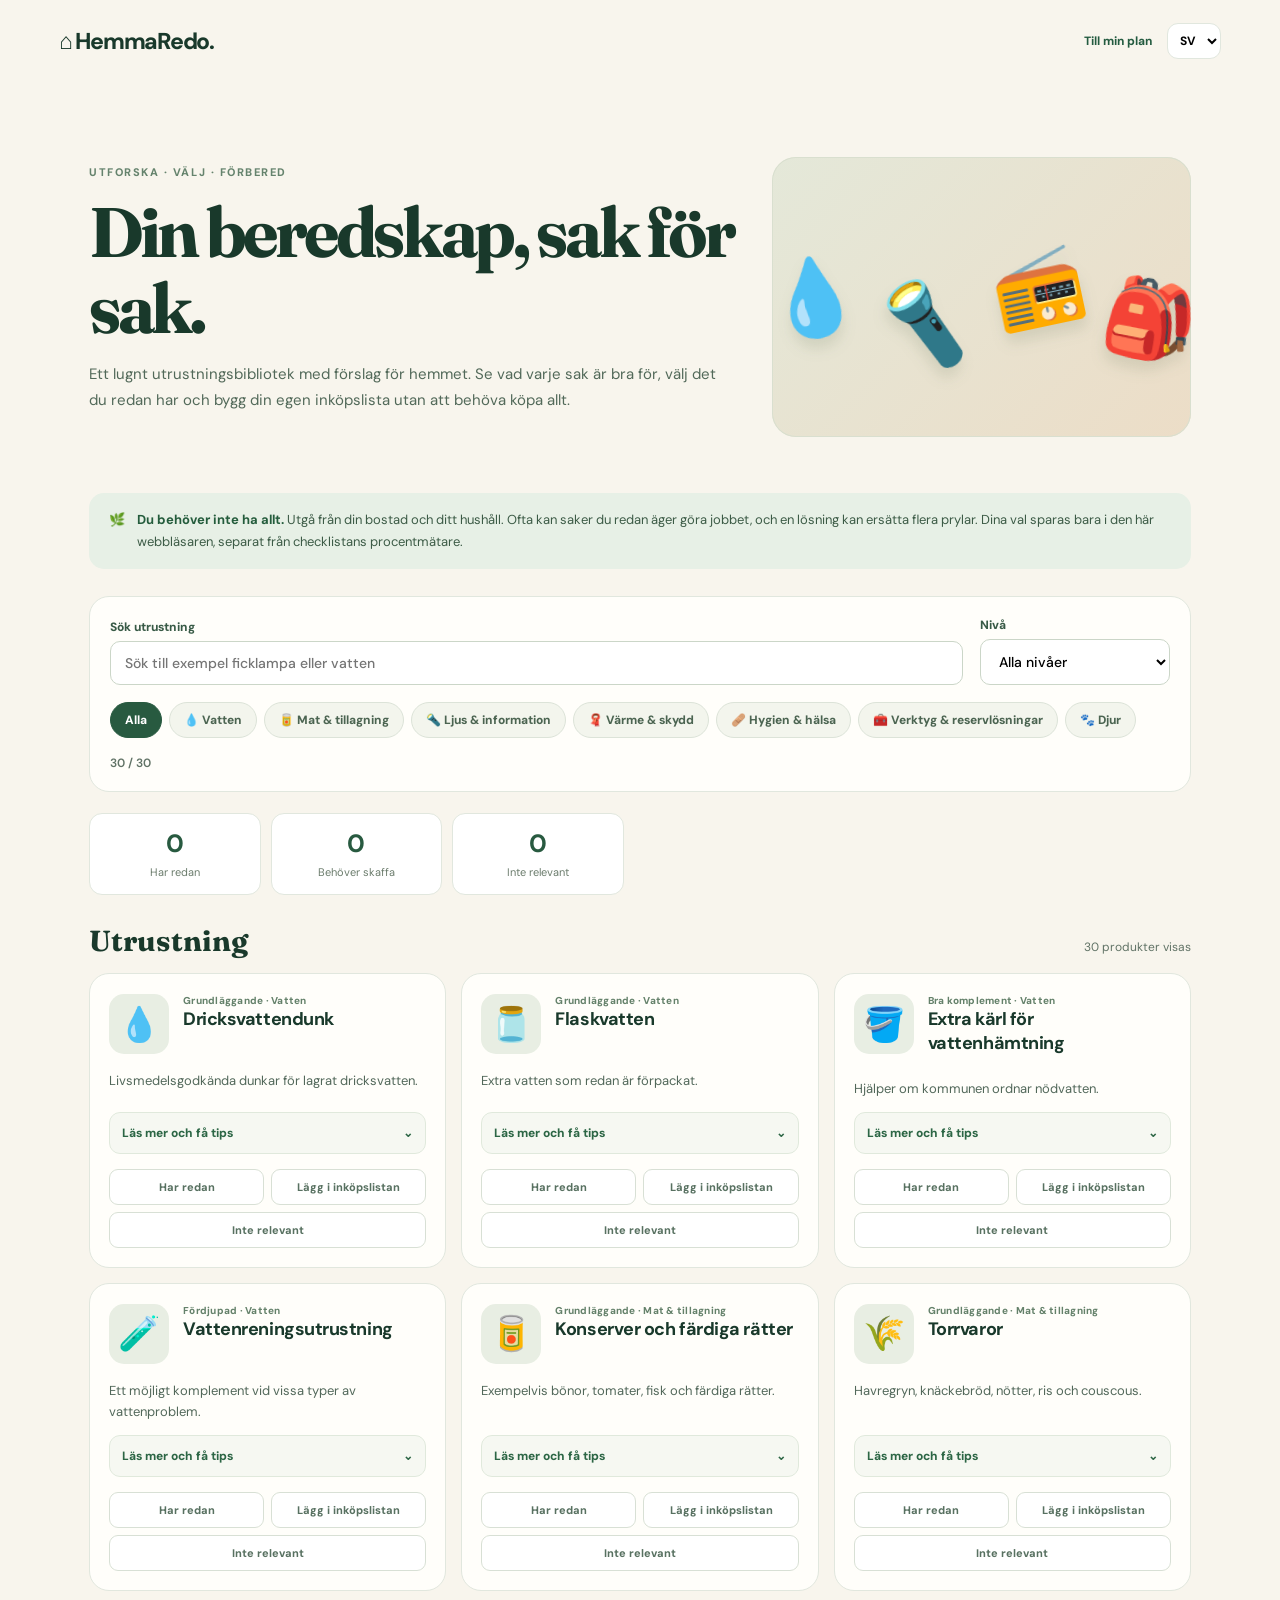
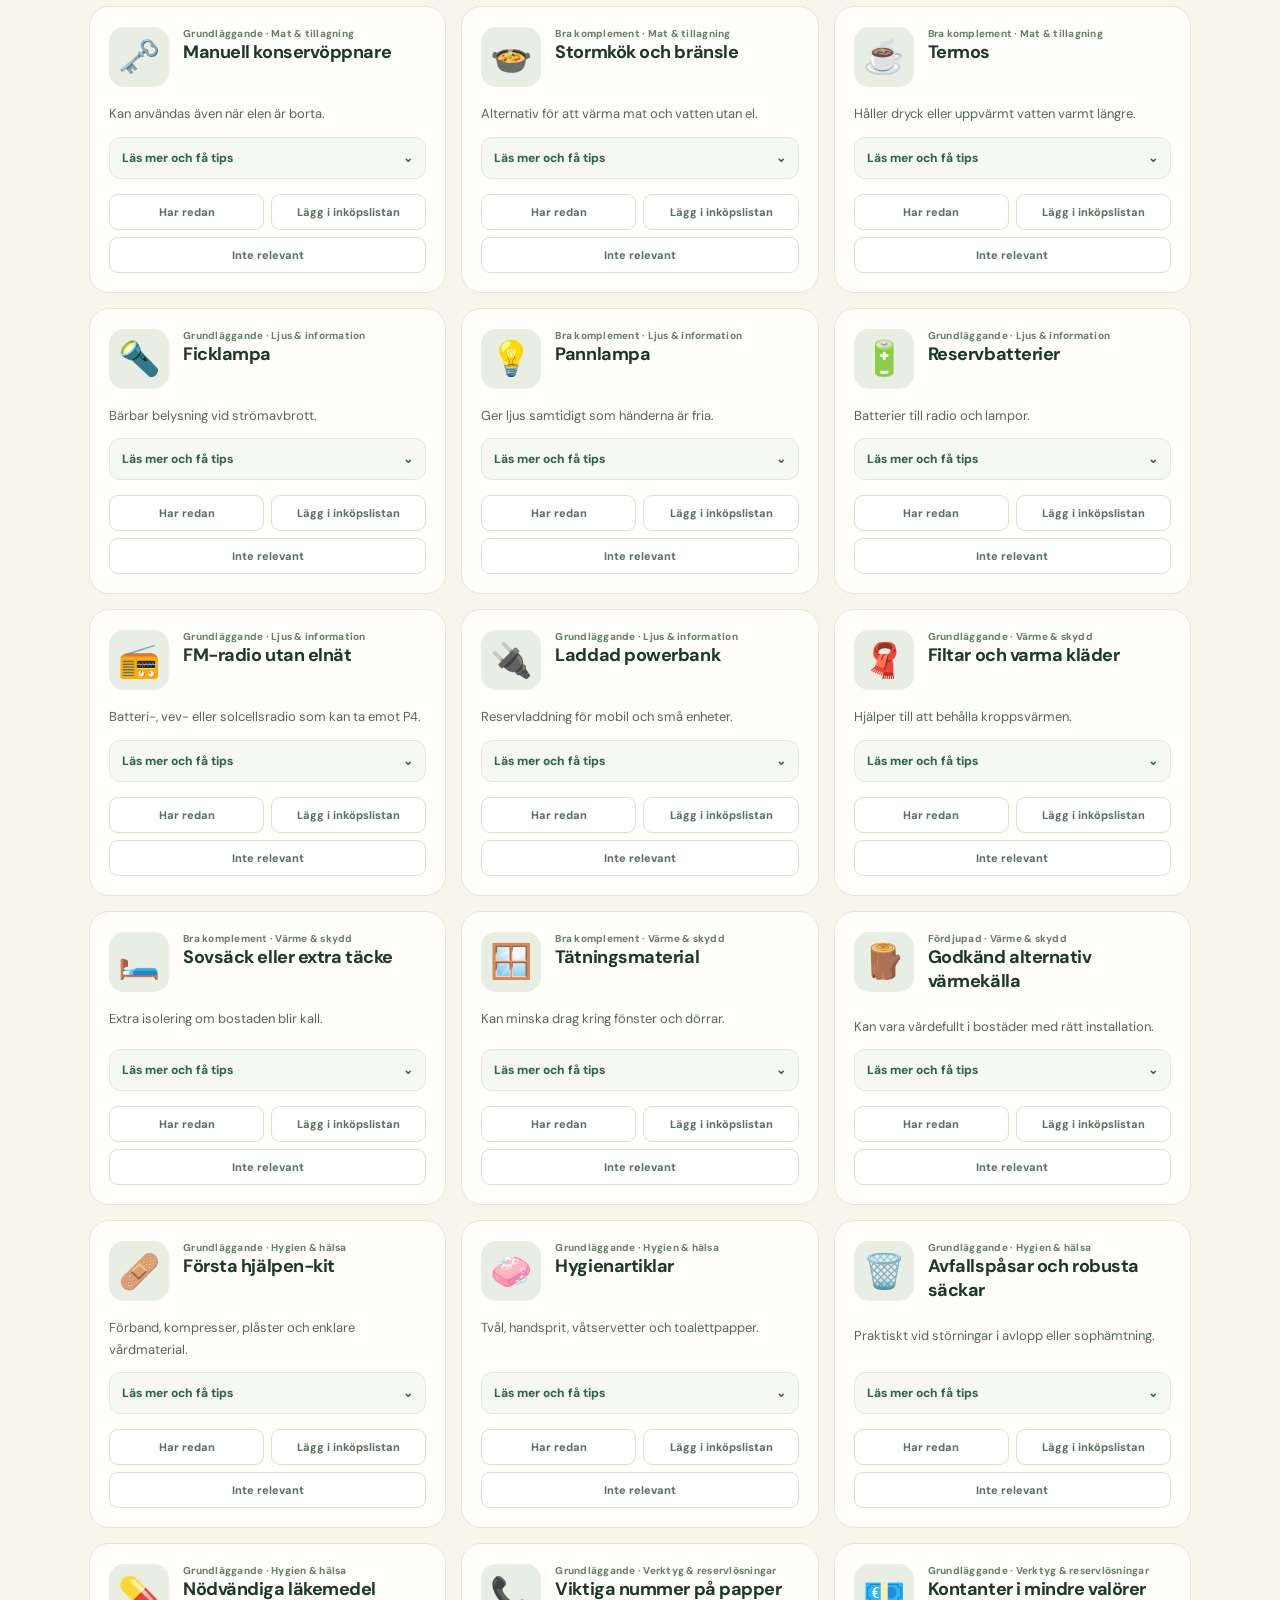
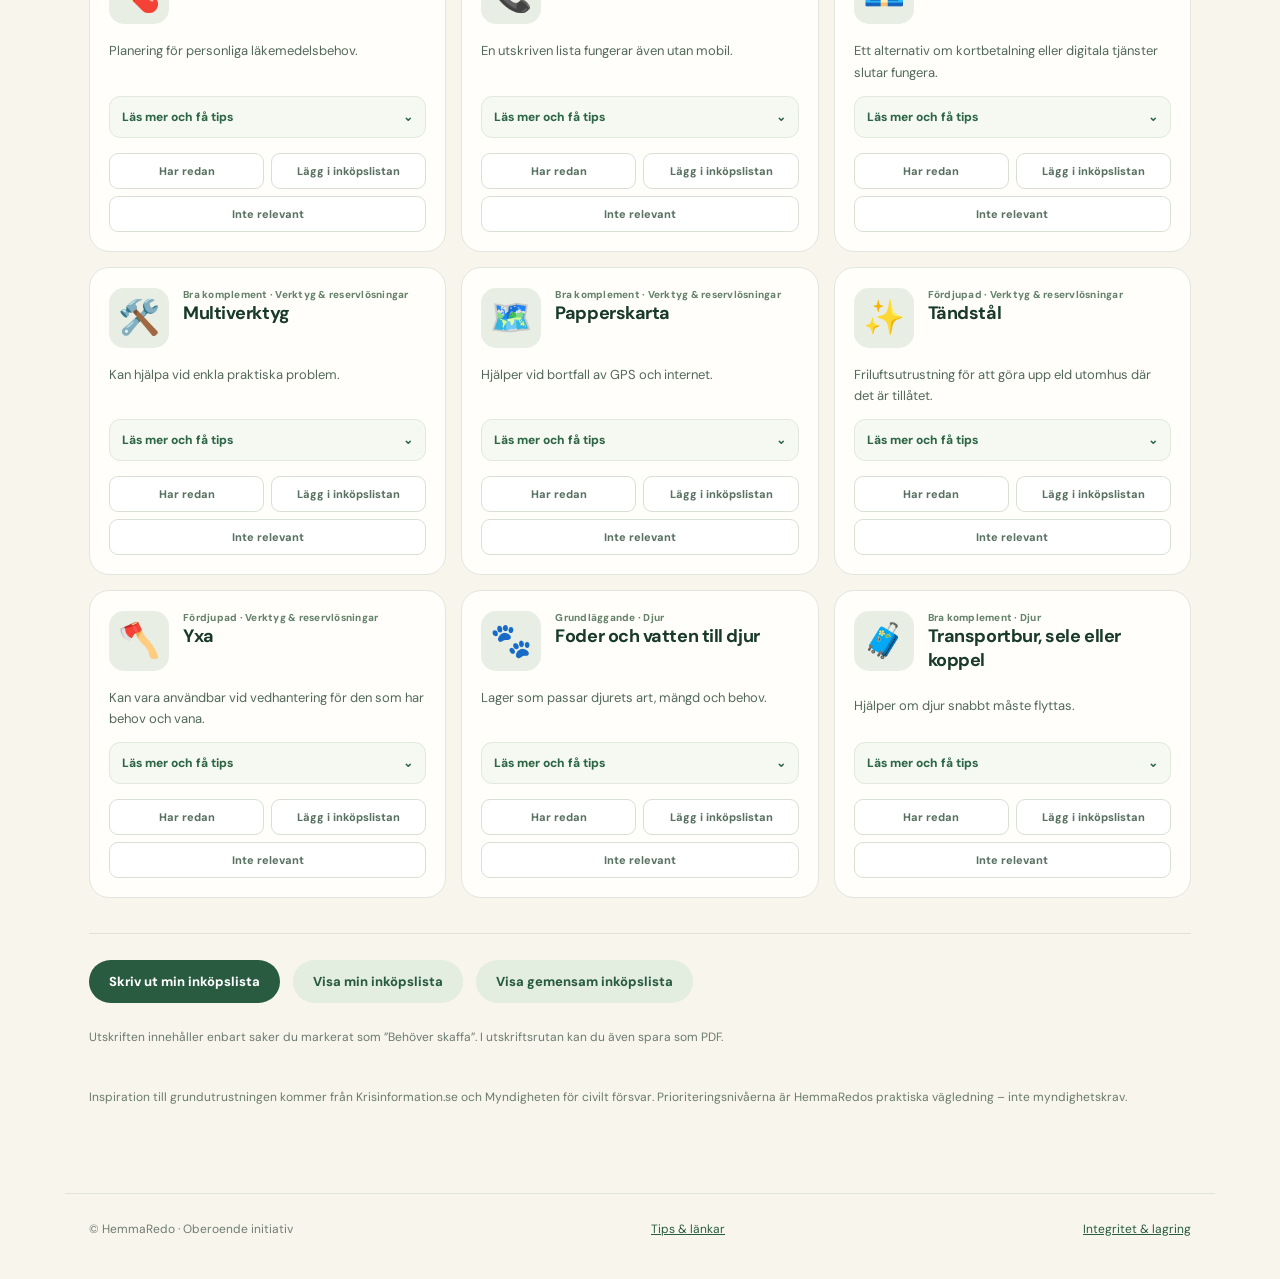
==== commit 3512a73a: "feat: link full catalog to combined checklist shopping list" ====
--- a/equipment.html
+++ b/equipment.html
@@ -14,7 +14,7 @@
 <div class="tip-banner"><span aria-hidden="true">🌿</span><div id="tip"></div></div>
 <div class="filters"><label><span id="search-label"></span><input type="search" id="search" autocomplete="off" placeholder=""></label><label><span id="tier-label"></span><select id="tier"></select></label><div class="filter-categories"><div class="pills" id="categories" role="group" aria-label="Kategorier"></div></div><div class="filter-summary" id="filter-summary"></div></div>
 <div class="status-summary" id="summary"></div><div class="result-title"><h2 id="results-title"></h2><small id="result-count"></small></div><h2 class="print-header" id="print-header"></h2><div class="grid" id="items"></div>
-<div class="kit-actions"><button class="action" id="print" type="button"></button><button class="action secondary" id="show-needs" type="button"></button><p id="print-help"></p></div>
+<div class="kit-actions"><button class="action" id="print" type="button"></button><button class="action secondary" id="show-needs" type="button"></button><a class="action secondary" style="text-decoration:none" href="./#shopping" id="global-shopping">Visa gemensam inköpslista</a><p id="print-help"></p></div>
 <div class="sources" id="sources"></div>
 </main><footer class="site-footer"><span>© HemmaRedo · Oberoende initiativ</span><a href="./#guides" id="guides-link"></a><a href="./#privacy" id="privacy-link"></a></footer>
 <script>
@@ -72,7 +72,7 @@
  const key={'search-label':'search','tier-label':'level','results-title':'results','guides-link':'guides','privacy-link':'privacyLink','back-link':'back','print-help':'printHelp','show-needs':onlyNeeds?'showAll':'showNeeds'}[id]||id;$(id).textContent=t[key];
 });$('tip').innerHTML=t.tip+' <span class="privacy-note">'+t.privacy+'</span>';$('search').placeholder=t.placeholder;$('print-header').textContent=t.listTitle;
 const opts=[['all',t.allLevels],['1',t.levels[0]],['2',t.levels[1]],['3',t.levels[2]]];$('tier').replaceChildren(...opts.map(([value,label])=>{const el=document.createElement('option');el.value=value;el.textContent=label;return el;}));$('tier').value=tier;
-$('categories').replaceChildren(...[['all','',t.all,t.all],...catalogs].map(row=>{const b=document.createElement('button');b.type='button';b.className='pill';b.dataset.category=row[0];b.textContent=row[1]?row[1]+' '+(lang==='sv'?row[2]:row[3]):row[2];b.setAttribute('aria-pressed',String(row[0]===category));return b;}));$('sources').textContent=t.source;
+$('categories').replaceChildren(...[['all','',t.all,t.all],...catalogs].map(row=>{const b=document.createElement('button');b.type='button';b.className='pill';b.dataset.category=row[0];b.textContent=row[1]?row[1]+' '+(lang==='sv'?row[2]:row[3]):row[2];b.setAttribute('aria-pressed',String(row[0]===category));return b;}));$('global-shopping').textContent=lang==='sv'?'Visa gemensam inköpslista':'View combined shopping list';$('sources').textContent=t.source;
 }
 function render(){
  const t=dictionary();const filtered=raw.filter(row=>{
